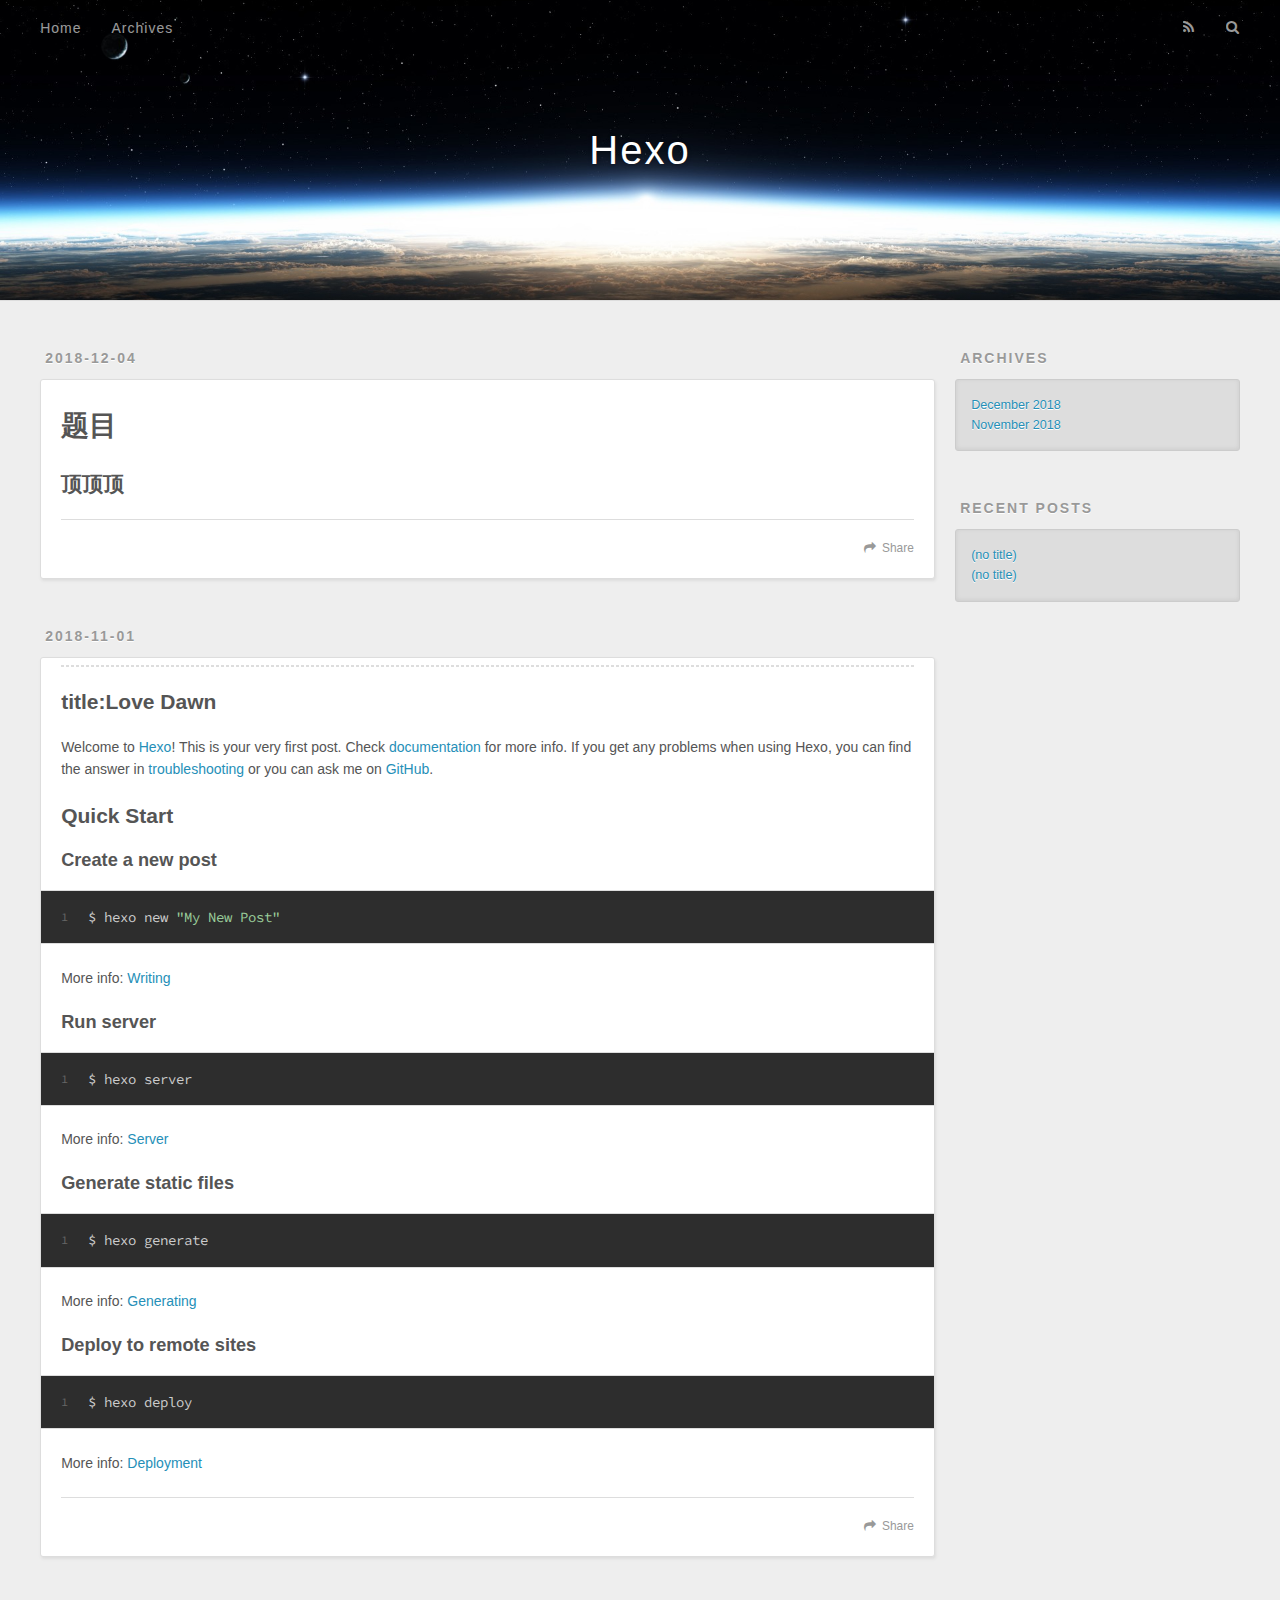
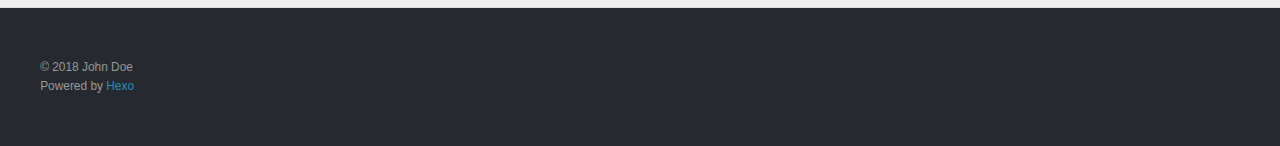
==== index.html @ f362952d "Site updated: 2018-12-04 21:09:01" ====
<!DOCTYPE html>
<html>
<head><meta name="generator" content="Hexo 3.8.0">
  <meta charset="utf-8">
  

  
  <title>Hexo</title>
  <meta name="viewport" content="width=device-width, initial-scale=1, maximum-scale=1">
  <meta property="og:type" content="website">
<meta property="og:title" content="Hexo">
<meta property="og:url" content="http://yoursite.com/index.html">
<meta property="og:site_name" content="Hexo">
<meta property="og:locale" content="default">
<meta name="twitter:card" content="summary">
<meta name="twitter:title" content="Hexo">
  
    <link rel="alternate" href="/atom.xml" title="Hexo" type="application/atom+xml">
  
  
    <link rel="icon" href="/favicon.png">
  
  
    <link href="//fonts.googleapis.com/css?family=Source+Code+Pro" rel="stylesheet" type="text/css">
  
  <link rel="stylesheet" href="/css/style.css">
</head>
</html>
<body>
  <div id="container">
    <div id="wrap">
      <header id="header">
  <div id="banner"></div>
  <div id="header-outer" class="outer">
    <div id="header-title" class="inner">
      <h1 id="logo-wrap">
        <a href="/" id="logo">Hexo</a>
      </h1>
      
    </div>
    <div id="header-inner" class="inner">
      <nav id="main-nav">
        <a id="main-nav-toggle" class="nav-icon"></a>
        
          <a class="main-nav-link" href="/">Home</a>
        
          <a class="main-nav-link" href="/archives">Archives</a>
        
      </nav>
      <nav id="sub-nav">
        
          <a id="nav-rss-link" class="nav-icon" href="/atom.xml" title="RSS Feed"></a>
        
        <a id="nav-search-btn" class="nav-icon" title="Search"></a>
      </nav>
      <div id="search-form-wrap">
        <form action="//google.com/search" method="get" accept-charset="UTF-8" class="search-form"><input type="search" name="q" class="search-form-input" placeholder="Search"><button type="submit" class="search-form-submit">&#xF002;</button><input type="hidden" name="sitesearch" value="http://yoursite.com"></form>
      </div>
    </div>
  </div>
</header>
      <div class="outer">
        <section id="main">
  
    <article id="post-1204" class="article article-type-post" itemscope="" itemprop="blogPost">
  <div class="article-meta">
    <a href="/2018/12/04/1204/" class="article-date">
  <time datetime="2018-12-04T13:06:40.186Z" itemprop="datePublished">2018-12-04</time>
</a>
    
  </div>
  <div class="article-inner">
    
    
    <div class="article-entry" itemprop="articleBody">
      
        <h1 id="题目"><a href="#题目" class="headerlink" title="题目"></a>题目</h1><h2 id="顶顶顶"><a href="#顶顶顶" class="headerlink" title="顶顶顶"></a>顶顶顶</h2>
      
    </div>
    <footer class="article-footer">
      <a data-url="http://yoursite.com/2018/12/04/1204/" data-id="cjp9rf9y30000a4utstel45ou" class="article-share-link">Share</a>
      
      
    </footer>
  </div>
  
</article>


  
    <article id="post-hello-world" class="article article-type-post" itemscope="" itemprop="blogPost">
  <div class="article-meta">
    <a href="/2018/11/01/hello-world/" class="article-date">
  <time datetime="2018-11-01T14:56:50.844Z" itemprop="datePublished">2018-11-01</time>
</a>
    
  </div>
  <div class="article-inner">
    
    
    <div class="article-entry" itemprop="articleBody">
      
        <hr>
<h2 id="title-Love-Dawn"><a href="#title-Love-Dawn" class="headerlink" title="title:Love Dawn"></a>title:Love Dawn</h2><p>Welcome to <a href="https://hexo.io/" target="_blank" rel="noopener">Hexo</a>! This is your very first post. Check <a href="https://hexo.io/docs/" target="_blank" rel="noopener">documentation</a> for more info. If you get any problems when using Hexo, you can find the answer in <a href="https://hexo.io/docs/troubleshooting.html" target="_blank" rel="noopener">troubleshooting</a> or you can ask me on <a href="https://github.com/hexojs/hexo/issues" target="_blank" rel="noopener">GitHub</a>.</p>
<h2 id="Quick-Start"><a href="#Quick-Start" class="headerlink" title="Quick Start"></a>Quick Start</h2><h3 id="Create-a-new-post"><a href="#Create-a-new-post" class="headerlink" title="Create a new post"></a>Create a new post</h3><figure class="highlight bash"><table><tr><td class="gutter"><pre><span class="line">1</span><br></pre></td><td class="code"><pre><span class="line">$ hexo new <span class="string">"My New Post"</span></span><br></pre></td></tr></table></figure>
<p>More info: <a href="https://hexo.io/docs/writing.html" target="_blank" rel="noopener">Writing</a></p>
<h3 id="Run-server"><a href="#Run-server" class="headerlink" title="Run server"></a>Run server</h3><figure class="highlight bash"><table><tr><td class="gutter"><pre><span class="line">1</span><br></pre></td><td class="code"><pre><span class="line">$ hexo server</span><br></pre></td></tr></table></figure>
<p>More info: <a href="https://hexo.io/docs/server.html" target="_blank" rel="noopener">Server</a></p>
<h3 id="Generate-static-files"><a href="#Generate-static-files" class="headerlink" title="Generate static files"></a>Generate static files</h3><figure class="highlight bash"><table><tr><td class="gutter"><pre><span class="line">1</span><br></pre></td><td class="code"><pre><span class="line">$ hexo generate</span><br></pre></td></tr></table></figure>
<p>More info: <a href="https://hexo.io/docs/generating.html" target="_blank" rel="noopener">Generating</a></p>
<h3 id="Deploy-to-remote-sites"><a href="#Deploy-to-remote-sites" class="headerlink" title="Deploy to remote sites"></a>Deploy to remote sites</h3><figure class="highlight bash"><table><tr><td class="gutter"><pre><span class="line">1</span><br></pre></td><td class="code"><pre><span class="line">$ hexo deploy</span><br></pre></td></tr></table></figure>
<p>More info: <a href="https://hexo.io/docs/deployment.html" target="_blank" rel="noopener">Deployment</a></p>

      
    </div>
    <footer class="article-footer">
      <a data-url="http://yoursite.com/2018/11/01/hello-world/" data-id="cjp9rf9y90001a4uttjf6xek5" class="article-share-link">Share</a>
      
      
    </footer>
  </div>
  
</article>


  


</section>
        
          <aside id="sidebar">
  
    

  
    

  
    
  
    
  <div class="widget-wrap">
    <h3 class="widget-title">Archives</h3>
    <div class="widget">
      <ul class="archive-list"><li class="archive-list-item"><a class="archive-list-link" href="/archives/2018/12/">December 2018</a></li><li class="archive-list-item"><a class="archive-list-link" href="/archives/2018/11/">November 2018</a></li></ul>
    </div>
  </div>


  
    
  <div class="widget-wrap">
    <h3 class="widget-title">Recent Posts</h3>
    <div class="widget">
      <ul>
        
          <li>
            <a href="/2018/12/04/1204/">(no title)</a>
          </li>
        
          <li>
            <a href="/2018/11/01/hello-world/">(no title)</a>
          </li>
        
      </ul>
    </div>
  </div>

  
</aside>
        
      </div>
      <footer id="footer">
  
  <div class="outer">
    <div id="footer-info" class="inner">
      &copy; 2018 John Doe<br>
      Powered by <a href="http://hexo.io/" target="_blank">Hexo</a>
    </div>
  </div>
</footer>
    </div>
    <nav id="mobile-nav">
  
    <a href="/" class="mobile-nav-link">Home</a>
  
    <a href="/archives" class="mobile-nav-link">Archives</a>
  
</nav>
    

<script src="//ajax.googleapis.com/ajax/libs/jquery/2.0.3/jquery.min.js"></script>


  <link rel="stylesheet" href="/fancybox/jquery.fancybox.css">
  <script src="/fancybox/jquery.fancybox.pack.js"></script>


<script src="/js/script.js"></script>



  </div>
</body>
</html>
---- css/style.css ----
body {
  width: 100%;
}
body:before,
body:after {
  content: "";
  display: table;
}
body:after {
  clear: both;
}
html,
body,
div,
span,
applet,
object,
iframe,
h1,
h2,
h3,
h4,
h5,
h6,
p,
blockquote,
pre,
a,
abbr,
acronym,
address,
big,
cite,
code,
del,
dfn,
em,
img,
ins,
kbd,
q,
s,
samp,
small,
strike,
strong,
sub,
sup,
tt,
var,
dl,
dt,
dd,
ol,
ul,
li,
fieldset,
form,
label,
legend,
table,
caption,
tbody,
tfoot,
thead,
tr,
th,
td {
  margin: 0;
  padding: 0;
  border: 0;
  outline: 0;
  font-weight: inherit;
  font-style: inherit;
  font-family: inherit;
  font-size: 100%;
  vertical-align: baseline;
}
body {
  line-height: 1;
  color: #000;
  background: #fff;
}
ol,
ul {
  list-style: none;
}
table {
  border-collapse: separate;
  border-spacing: 0;
  vertical-align: middle;
}
caption,
th,
td {
  text-align: left;
  font-weight: normal;
  vertical-align: middle;
}
a img {
  border: none;
}
input,
button {
  margin: 0;
  padding: 0;
}
input::-moz-focus-inner,
button::-moz-focus-inner {
  border: 0;
  padding: 0;
}
@font-face {
  font-family: FontAwesome;
  font-style: normal;
  font-weight: normal;
  src: url("fonts/fontawesome-webfont.eot?v=#4.0.3");
  src: url("fonts/fontawesome-webfont.eot?#iefix&v=#4.0.3") format("embedded-opentype"), url("fonts/fontawesome-webfont.woff?v=#4.0.3") format("woff"), url("fonts/fontawesome-webfont.ttf?v=#4.0.3") format("truetype"), url("fonts/fontawesome-webfont.svg#fontawesomeregular?v=#4.0.3") format("svg");
}
html,
body,
#container {
  height: 100%;
}
body {
  background: #eee;
  font: 14px -apple-system, BlinkMacSystemFont, "Segoe UI", "Roboto", "Oxygen", "Ubuntu", "Cantarell", "Fira Sans", "Droid Sans", "Helvetica Neue", sans-serif;
  -webkit-text-size-adjust: 100%;
}
.outer {
  max-width: 1220px;
  margin: 0 auto;
  padding: 0 20px;
}
.outer:before,
.outer:after {
  content: "";
  display: table;
}
.outer:after {
  clear: both;
}
.inner {
  display: inline;
  float: left;
  width: 98.33333333333333%;
  margin: 0 0.833333333333333%;
}
.left,
.alignleft {
  float: left;
}
.right,
.alignright {
  float: right;
}
.clear {
  clear: both;
}
#container {
  position: relative;
}
.mobile-nav-on {
  overflow: hidden;
}
#wrap {
  height: 100%;
  width: 100%;
  position: absolute;
  top: 0;
  left: 0;
  -webkit-transition: 0.2s ease-out;
  -moz-transition: 0.2s ease-out;
  -ms-transition: 0.2s ease-out;
  transition: 0.2s ease-out;
  z-index: 1;
  background: #eee;
}
.mobile-nav-on #wrap {
  left: 280px;
}
@media screen and (min-width: 768px) {
  #main {
    display: inline;
    float: left;
    width: 73.33333333333333%;
    margin: 0 0.833333333333333%;
  }
}
.article-date,
.article-category-link,
.archive-year,
.widget-title {
  text-decoration: none;
  text-transform: uppercase;
  letter-spacing: 2px;
  color: #999;
  margin-bottom: 1em;
  margin-left: 5px;
  line-height: 1em;
  text-shadow: 0 1px #fff;
  font-weight: bold;
}
.article-inner,
.archive-article-inner {
  background: #fff;
  -webkit-box-shadow: 1px 2px 3px #ddd;
  box-shadow: 1px 2px 3px #ddd;
  border: 1px solid #ddd;
  border-radius: 3px;
}
.article-entry h1,
.widget h1 {
  font-size: 2em;
}
.article-entry h2,
.widget h2 {
  font-size: 1.5em;
}
.article-entry h3,
.widget h3 {
  font-size: 1.3em;
}
.article-entry h4,
.widget h4 {
  font-size: 1.2em;
}
.article-entry h5,
.widget h5 {
  font-size: 1em;
}
.article-entry h6,
.widget h6 {
  font-size: 1em;
  color: #999;
}
.article-entry hr,
.widget hr {
  border: 1px dashed #ddd;
}
.article-entry strong,
.widget strong {
  font-weight: bold;
}
.article-entry em,
.widget em,
.article-entry cite,
.widget cite {
  font-style: italic;
}
.article-entry sup,
.widget sup,
.article-entry sub,
.widget sub {
  font-size: 0.75em;
  line-height: 0;
  position: relative;
  vertical-align: baseline;
}
.article-entry sup,
.widget sup {
  top: -0.5em;
}
.article-entry sub,
.widget sub {
  bottom: -0.2em;
}
.article-entry small,
.widget small {
  font-size: 0.85em;
}
.article-entry acronym,
.widget acronym,
.article-entry abbr,
.widget abbr {
  border-bottom: 1px dotted;
}
.article-entry ul,
.widget ul,
.article-entry ol,
.widget ol,
.article-entry dl,
.widget dl {
  margin: 0 20px;
  line-height: 1.6em;
}
.article-entry ul ul,
.widget ul ul,
.article-entry ol ul,
.widget ol ul,
.article-entry ul ol,
.widget ul ol,
.article-entry ol ol,
.widget ol ol {
  margin-top: 0;
  margin-bottom: 0;
}
.article-entry ul,
.widget ul {
  list-style: disc;
}
.article-entry ol,
.widget ol {
  list-style: decimal;
}
.article-entry dt,
.widget dt {
  font-weight: bold;
}
#header {
  height: 300px;
  position: relative;
  border-bottom: 1px solid #ddd;
}
#header:before,
#header:after {
  content: "";
  position: absolute;
  left: 0;
  right: 0;
  height: 40px;
}
#header:before {
  top: 0;
  background: -webkit-linear-gradient(rgba(0,0,0,0.2), transparent);
  background: -moz-linear-gradient(rgba(0,0,0,0.2), transparent);
  background: -ms-linear-gradient(rgba(0,0,0,0.2), transparent);
  background: linear-gradient(rgba(0,0,0,0.2), transparent);
}
#header:after {
  bottom: 0;
  background: -webkit-linear-gradient(transparent, rgba(0,0,0,0.2));
  background: -moz-linear-gradient(transparent, rgba(0,0,0,0.2));
  background: -ms-linear-gradient(transparent, rgba(0,0,0,0.2));
  background: linear-gradient(transparent, rgba(0,0,0,0.2));
}
#header-outer {
  height: 100%;
  position: relative;
}
#header-inner {
  position: relative;
  overflow: hidden;
}
#banner {
  position: absolute;
  top: 0;
  left: 0;
  width: 100%;
  height: 100%;
  background: url("images/banner.jpg") center #000;
  -webkit-background-size: cover;
  -moz-background-size: cover;
  background-size: cover;
  z-index: -1;
}
#header-title {
  text-align: center;
  height: 40px;
  position: absolute;
  top: 50%;
  left: 0;
  margin-top: -20px;
}
#logo,
#subtitle {
  text-decoration: none;
  color: #fff;
  font-weight: 300;
  text-shadow: 0 1px 4px rgba(0,0,0,0.3);
}
#logo {
  font-size: 40px;
  line-height: 40px;
  letter-spacing: 2px;
}
#subtitle {
  font-size: 16px;
  line-height: 16px;
  letter-spacing: 1px;
}
#subtitle-wrap {
  margin-top: 16px;
}
#main-nav {
  float: left;
  margin-left: -15px;
}
.nav-icon,
.main-nav-link {
  float: left;
  color: #fff;
  opacity: 0.6;
  text-decoration: none;
  text-shadow: 0 1px rgba(0,0,0,0.2);
  -webkit-transition: opacity 0.2s;
  -moz-transition: opacity 0.2s;
  -ms-transition: opacity 0.2s;
  transition: opacity 0.2s;
  display: block;
  padding: 20px 15px;
}
.nav-icon:hover,
.main-nav-link:hover {
  opacity: 1;
}
.nav-icon {
  font-family: FontAwesome;
  text-align: center;
  font-size: 14px;
  width: 14px;
  height: 14px;
  padding: 20px 15px;
  position: relative;
  cursor: pointer;
}
.main-nav-link {
  font-weight: 300;
  letter-spacing: 1px;
}
@media screen and (max-width: 479px) {
  .main-nav-link {
    display: none;
  }
}
#main-nav-toggle {
  display: none;
}
#main-nav-toggle:before {
  content: "\f0c9";
}
@media screen and (max-width: 479px) {
  #main-nav-toggle {
    display: block;
  }
}
#sub-nav {
  float: right;
  margin-right: -15px;
}
#nav-rss-link:before {
  content: "\f09e";
}
#nav-search-btn:before {
  content: "\f002";
}
#search-form-wrap {
  position: absolute;
  top: 15px;
  width: 150px;
  height: 30px;
  right: -150px;
  opacity: 0;
  -webkit-transition: 0.2s ease-out;
  -moz-transition: 0.2s ease-out;
  -ms-transition: 0.2s ease-out;
  transition: 0.2s ease-out;
}
#search-form-wrap.on {
  opacity: 1;
  right: 0;
}
@media screen and (max-width: 479px) {
  #search-form-wrap {
    width: 100%;
    right: -100%;
  }
}
.search-form {
  position: absolute;
  top: 0;
  left: 0;
  right: 0;
  background: #fff;
  padding: 5px 15px;
  border-radius: 15px;
  -webkit-box-shadow: 0 0 10px rgba(0,0,0,0.3);
  box-shadow: 0 0 10px rgba(0,0,0,0.3);
}
.search-form-input {
  border: none;
  background: none;
  color: #555;
  width: 100%;
  font: 13px -apple-system, BlinkMacSystemFont, "Segoe UI", "Roboto", "Oxygen", "Ubuntu", "Cantarell", "Fira Sans", "Droid Sans", "Helvetica Neue", sans-serif;
  outline: none;
}
.search-form-input::-webkit-search-results-decoration,
.search-form-input::-webkit-search-cancel-button {
  -webkit-appearance: none;
}
.search-form-submit {
  position: absolute;
  top: 50%;
  right: 10px;
  margin-top: -7px;
  font: 13px FontAwesome;
  border: none;
  background: none;
  color: #bbb;
  cursor: pointer;
}
.search-form-submit:hover,
.search-form-submit:focus {
  color: #777;
}
.article {
  margin: 50px 0;
}
.article-inner {
  overflow: hidden;
}
.article-meta:before,
.article-meta:after {
  content: "";
  display: table;
}
.article-meta:after {
  clear: both;
}
.article-date {
  float: left;
}
.article-category {
  float: left;
  line-height: 1em;
  color: #ccc;
  text-shadow: 0 1px #fff;
  margin-left: 8px;
}
.article-category:before {
  content: "\2022";
}
.article-category-link {
  margin: 0 12px 1em;
}
.article-header {
  padding: 20px 20px 0;
}
.article-title {
  text-decoration: none;
  font-size: 2em;
  font-weight: bold;
  color: #555;
  line-height: 1.1em;
  -webkit-transition: color 0.2s;
  -moz-transition: color 0.2s;
  -ms-transition: color 0.2s;
  transition: color 0.2s;
}
a.article-title:hover {
  color: #258fb8;
}
.article-entry {
  color: #555;
  padding: 0 20px;
}
.article-entry:before,
.article-entry:after {
  content: "";
  display: table;
}
.article-entry:after {
  clear: both;
}
.article-entry p,
.article-entry table {
  line-height: 1.6em;
  margin: 1.6em 0;
}
.article-entry h1,
.article-entry h2,
.article-entry h3,
.article-entry h4,
.article-entry h5,
.article-entry h6 {
  font-weight: bold;
}
.article-entry h1,
.article-entry h2,
.article-entry h3,
.article-entry h4,
.article-entry h5,
.article-entry h6 {
  line-height: 1.1em;
  margin: 1.1em 0;
}
.article-entry a {
  color: #258fb8;
  text-decoration: none;
}
.article-entry a:hover {
  text-decoration: underline;
}
.article-entry ul,
.article-entry ol,
.article-entry dl {
  margin-top: 1.6em;
  margin-bottom: 1.6em;
}
.article-entry img,
.article-entry video {
  max-width: 100%;
  height: auto;
  display: block;
  margin: auto;
}
.article-entry iframe {
  border: none;
}
.article-entry table {
  width: 100%;
  border-collapse: collapse;
  border-spacing: 0;
}
.article-entry th {
  font-weight: bold;
  border-bottom: 3px solid #ddd;
  padding-bottom: 0.5em;
}
.article-entry td {
  border-bottom: 1px solid #ddd;
  padding: 10px 0;
}
.article-entry blockquote {
  font-family: Georgia, "Times New Roman", serif;
  font-size: 1.4em;
  margin: 1.6em 20px;
  text-align: center;
}
.article-entry blockquote footer {
  font-size: 14px;
  margin: 1.6em 0;
  font-family: -apple-system, BlinkMacSystemFont, "Segoe UI", "Roboto", "Oxygen", "Ubuntu", "Cantarell", "Fira Sans", "Droid Sans", "Helvetica Neue", sans-serif;
}
.article-entry blockquote footer cite:before {
  content: "—";
  padding: 0 0.5em;
}
.article-entry .pullquote {
  text-align: left;
  width: 45%;
  margin: 0;
}
.article-entry .pullquote.left {
  margin-left: 0.5em;
  margin-right: 1em;
}
.article-entry .pullquote.right {
  margin-right: 0.5em;
  margin-left: 1em;
}
.article-entry .caption {
  color: #999;
  display: block;
  font-size: 0.9em;
  margin-top: 0.5em;
  position: relative;
  text-align: center;
}
.article-entry .video-container {
  position: relative;
  padding-top: 56.25%;
  height: 0;
  overflow: hidden;
}
.article-entry .video-container iframe,
.article-entry .video-container object,
.article-entry .video-container embed {
  position: absolute;
  top: 0;
  left: 0;
  width: 100%;
  height: 100%;
  margin-top: 0;
}
.article-more-link a {
  display: inline-block;
  line-height: 1em;
  padding: 6px 15px;
  border-radius: 15px;
  background: #eee;
  color: #999;
  text-shadow: 0 1px #fff;
  text-decoration: none;
}
.article-more-link a:hover {
  background: #258fb8;
  color: #fff;
  text-decoration: none;
  text-shadow: 0 1px #1e7293;
}
.article-footer {
  font-size: 0.85em;
  line-height: 1.6em;
  border-top: 1px solid #ddd;
  padding-top: 1.6em;
  margin: 0 20px 20px;
}
.article-footer:before,
.article-footer:after {
  content: "";
  display: table;
}
.article-footer:after {
  clear: both;
}
.article-footer a {
  color: #999;
  text-decoration: none;
}
.article-footer a:hover {
  color: #555;
}
.article-tag-list-item {
  float: left;
  margin-right: 10px;
}
.article-tag-list-link:before {
  content: "#";
}
.article-comment-link {
  float: right;
}
.article-comment-link:before {
  content: "\f075";
  font-family: FontAwesome;
  padding-right: 8px;
}
.article-share-link {
  cursor: pointer;
  float: right;
  margin-left: 20px;
}
.article-share-link:before {
  content: "\f064";
  font-family: FontAwesome;
  padding-right: 6px;
}
#article-nav {
  position: relative;
}
#article-nav:before,
#article-nav:after {
  content: "";
  display: table;
}
#article-nav:after {
  clear: both;
}
@media screen and (min-width: 768px) {
  #article-nav {
    margin: 50px 0;
  }
  #article-nav:before {
    width: 8px;
    height: 8px;
    position: absolute;
    top: 50%;
    left: 50%;
    margin-top: -4px;
    margin-left: -4px;
    content: "";
    border-radius: 50%;
    background: #ddd;
    -webkit-box-shadow: 0 1px 2px #fff;
    box-shadow: 0 1px 2px #fff;
  }
}
.article-nav-link-wrap {
  text-decoration: none;
  text-shadow: 0 1px #fff;
  color: #999;
  -webkit-box-sizing: border-box;
  -moz-box-sizing: border-box;
  box-sizing: border-box;
  margin-top: 50px;
  text-align: center;
  display: block;
}
.article-nav-link-wrap:hover {
  color: #555;
}
@media screen and (min-width: 768px) {
  .article-nav-link-wrap {
    width: 50%;
    margin-top: 0;
  }
}
@media screen and (min-width: 768px) {
  #article-nav-newer {
    float: left;
    text-align: right;
    padding-right: 20px;
  }
}
@media screen and (min-width: 768px) {
  #article-nav-older {
    float: right;
    text-align: left;
    padding-left: 20px;
  }
}
.article-nav-caption {
  text-transform: uppercase;
  letter-spacing: 2px;
  color: #ddd;
  line-height: 1em;
  font-weight: bold;
}
#article-nav-newer .article-nav-caption {
  margin-right: -2px;
}
.article-nav-title {
  font-size: 0.85em;
  line-height: 1.6em;
  margin-top: 0.5em;
}
.article-share-box {
  position: absolute;
  display: none;
  background: #fff;
  -webkit-box-shadow: 1px 2px 10px rgba(0,0,0,0.2);
  box-shadow: 1px 2px 10px rgba(0,0,0,0.2);
  border-radius: 3px;
  margin-left: -145px;
  overflow: hidden;
  z-index: 1;
}
.article-share-box.on {
  display: block;
}
.article-share-input {
  width: 100%;
  background: none;
  -webkit-box-sizing: border-box;
  -moz-box-sizing: border-box;
  box-sizing: border-box;
  font: 14px -apple-system, BlinkMacSystemFont, "Segoe UI", "Roboto", "Oxygen", "Ubuntu", "Cantarell", "Fira Sans", "Droid Sans", "Helvetica Neue", sans-serif;
  padding: 0 15px;
  color: #555;
  outline: none;
  border: 1px solid #ddd;
  border-radius: 3px 3px 0 0;
  height: 36px;
  line-height: 36px;
}
.article-share-links {
  background: #eee;
}
.article-share-links:before,
.article-share-links:after {
  content: "";
  display: table;
}
.article-share-links:after {
  clear: both;
}
.article-share-twitter,
.article-share-facebook,
.article-share-pinterest,
.article-share-google {
  width: 50px;
  height: 36px;
  display: block;
  float: left;
  position: relative;
  color: #999;
  text-shadow: 0 1px #fff;
}
.article-share-twitter:before,
.article-share-facebook:before,
.article-share-pinterest:before,
.article-share-google:before {
  font-size: 20px;
  font-family: FontAwesome;
  width: 20px;
  height: 20px;
  position: absolute;
  top: 50%;
  left: 50%;
  margin-top: -10px;
  margin-left: -10px;
  text-align: center;
}
.article-share-twitter:hover,
.article-share-facebook:hover,
.article-share-pinterest:hover,
.article-share-google:hover {
  color: #fff;
}
.article-share-twitter:before {
  content: "\f099";
}
.article-share-twitter:hover {
  background: #00aced;
  text-shadow: 0 1px #008abe;
}
.article-share-facebook:before {
  content: "\f09a";
}
.article-share-facebook:hover {
  background: #3b5998;
  text-shadow: 0 1px #2f477a;
}
.article-share-pinterest:before {
  content: "\f0d2";
}
.article-share-pinterest:hover {
  background: #cb2027;
  text-shadow: 0 1px #a21a1f;
}
.article-share-google:before {
  content: "\f0d5";
}
.article-share-google:hover {
  background: #dd4b39;
  text-shadow: 0 1px #be3221;
}
.article-gallery {
  background: #000;
  position: relative;
}
.article-gallery-photos {
  position: relative;
  overflow: hidden;
}
.article-gallery-img {
  display: none;
  max-width: 100%;
}
.article-gallery-img:first-child {
  display: block;
}
.article-gallery-img.loaded {
  position: absolute;
  display: block;
}
.article-gallery-img img {
  display: block;
  max-width: 100%;
  margin: 0 auto;
}
#comments {
  background: #fff;
  -webkit-box-shadow: 1px 2px 3px #ddd;
  box-shadow: 1px 2px 3px #ddd;
  padding: 20px;
  border: 1px solid #ddd;
  border-radius: 3px;
  margin: 50px 0;
}
#comments a {
  color: #258fb8;
}
.archives-wrap {
  margin: 50px 0;
}
.archives:before,
.archives:after {
  content: "";
  display: table;
}
.archives:after {
  clear: both;
}
.archive-year-wrap {
  margin-bottom: 1em;
}
.archives {
  -webkit-column-gap: 10px;
  -moz-column-gap: 10px;
  column-gap: 10px;
}
@media screen and (min-width: 480px) and (max-width: 767px) {
  .archives {
    -webkit-column-count: 2;
    -moz-column-count: 2;
    column-count: 2;
  }
}
@media screen and (min-width: 768px) {
  .archives {
    -webkit-column-count: 3;
    -moz-column-count: 3;
    column-count: 3;
  }
}
.archive-article {
  -webkit-column-break-inside: avoid;
  page-break-inside: avoid;
  overflow: hidden;
  break-inside: avoid-column;
}
.archive-article-inner {
  padding: 10px;
  margin-bottom: 15px;
}
.archive-article-title {
  text-decoration: none;
  font-weight: bold;
  color: #555;
  -webkit-transition: color 0.2s;
  -moz-transition: color 0.2s;
  -ms-transition: color 0.2s;
  transition: color 0.2s;
  line-height: 1.6em;
}
.archive-article-title:hover {
  color: #258fb8;
}
.archive-article-footer {
  margin-top: 1em;
}
.archive-article-date {
  color: #999;
  text-decoration: none;
  font-size: 0.85em;
  line-height: 1em;
  margin-bottom: 0.5em;
  display: block;
}
#page-nav {
  margin: 50px auto;
  background: #fff;
  -webkit-box-shadow: 1px 2px 3px #ddd;
  box-shadow: 1px 2px 3px #ddd;
  border: 1px solid #ddd;
  border-radius: 3px;
  text-align: center;
  color: #999;
  overflow: hidden;
}
#page-nav:before,
#page-nav:after {
  content: "";
  display: table;
}
#page-nav:after {
  clear: both;
}
#page-nav a,
#page-nav span {
  padding: 10px 20px;
  line-height: 1;
  height: 2ex;
}
#page-nav a {
  color: #999;
  text-decoration: none;
}
#page-nav a:hover {
  background: #999;
  color: #fff;
}
#page-nav .prev {
  float: left;
}
#page-nav .next {
  float: right;
}
#page-nav .page-number {
  display: inline-block;
}
@media screen and (max-width: 479px) {
  #page-nav .page-number {
    display: none;
  }
}
#page-nav .current {
  color: #555;
  font-weight: bold;
}
#page-nav .space {
  color: #ddd;
}
#footer {
  background: #262a30;
  padding: 50px 0;
  border-top: 1px solid #ddd;
  color: #999;
}
#footer a {
  color: #258fb8;
  text-decoration: none;
}
#footer a:hover {
  text-decoration: underline;
}
#footer-info {
  line-height: 1.6em;
  font-size: 0.85em;
}
.article-entry pre,
.article-entry .highlight {
  background: #2d2d2d;
  margin: 0 -20px;
  padding: 15px 20px;
  border-style: solid;
  border-color: #ddd;
  border-width: 1px 0;
  overflow: auto;
  color: #ccc;
  line-height: 22.400000000000002px;
}
.article-entry .highlight .gutter pre,
.article-entry .gist .gist-file .gist-data .line-numbers {
  color: #666;
  font-size: 0.85em;
}
.article-entry pre,
.article-entry code {
  font-family: "Source Code Pro", Consolas, Monaco, Menlo, Consolas, monospace;
}
.article-entry code {
  background: #eee;
  text-shadow: 0 1px #fff;
  padding: 0 0.3em;
}
.article-entry pre code {
  background: none;
  text-shadow: none;
  padding: 0;
}
.article-entry .highlight pre {
  border: none;
  margin: 0;
  padding: 0;
}
.article-entry .highlight table {
  margin: 0;
  width: auto;
}
.article-entry .highlight td {
  border: none;
  padding: 0;
}
.article-entry .highlight figcaption {
  font-size: 0.85em;
  color: #999;
  line-height: 1em;
  margin-bottom: 1em;
}
.article-entry .highlight figcaption:before,
.article-entry .highlight figcaption:after {
  content: "";
  display: table;
}
.article-entry .highlight figcaption:after {
  clear: both;
}
.article-entry .highlight figcaption a {
  float: right;
}
.article-entry .highlight .gutter pre {
  text-align: right;
  padding-right: 20px;
}
.article-entry .highlight .line {
  height: 22.400000000000002px;
}
.article-entry .highlight .line.marked {
  background: #515151;
}
.article-entry .gist {
  margin: 0 -20px;
  border-style: solid;
  border-color: #ddd;
  border-width: 1px 0;
  background: #2d2d2d;
  padding: 15px 20px 15px 0;
}
.article-entry .gist .gist-file {
  border: none;
  font-family: "Source Code Pro", Consolas, Monaco, Menlo, Consolas, monospace;
  margin: 0;
}
.article-entry .gist .gist-file .gist-data {
  background: none;
  border: none;
}
.article-entry .gist .gist-file .gist-data .line-numbers {
  background: none;
  border: none;
  padding: 0 20px 0 0;
}
.article-entry .gist .gist-file .gist-data .line-data {
  padding: 0 !important;
}
.article-entry .gist .gist-file .highlight {
  margin: 0;
  padding: 0;
  border: none;
}
.article-entry .gist .gist-file .gist-meta {
  background: #2d2d2d;
  color: #999;
  font: 0.85em -apple-system, BlinkMacSystemFont, "Segoe UI", "Roboto", "Oxygen", "Ubuntu", "Cantarell", "Fira Sans", "Droid Sans", "Helvetica Neue", sans-serif;
  text-shadow: 0 0;
  padding: 0;
  margin-top: 1em;
  margin-left: 20px;
}
.article-entry .gist .gist-file .gist-meta a {
  color: #258fb8;
  font-weight: normal;
}
.article-entry .gist .gist-file .gist-meta a:hover {
  text-decoration: underline;
}
pre .comment,
pre .title {
  color: #999;
}
pre .variable,
pre .attribute,
pre .tag,
pre .regexp,
pre .ruby .constant,
pre .xml .tag .title,
pre .xml .pi,
pre .xml .doctype,
pre .html .doctype,
pre .css .id,
pre .css .class,
pre .css .pseudo {
  color: #f2777a;
}
pre .number,
pre .preprocessor,
pre .built_in,
pre .literal,
pre .params,
pre .constant {
  color: #f99157;
}
pre .class,
pre .ruby .class .title,
pre .css .rules .attribute {
  color: #9c9;
}
pre .string,
pre .value,
pre .inheritance,
pre .header,
pre .ruby .symbol,
pre .xml .cdata {
  color: #9c9;
}
pre .css .hexcolor {
  color: #6cc;
}
pre .function,
pre .python .decorator,
pre .python .title,
pre .ruby .function .title,
pre .ruby .title .keyword,
pre .perl .sub,
pre .javascript .title,
pre .coffeescript .title {
  color: #69c;
}
pre .keyword,
pre .javascript .function {
  color: #c9c;
}
@media screen and (max-width: 479px) {
  #mobile-nav {
    position: absolute;
    top: 0;
    left: 0;
    width: 280px;
    height: 100%;
    background: #191919;
    border-right: 1px solid #fff;
  }
}
@media screen and (max-width: 479px) {
  .mobile-nav-link {
    display: block;
    color: #999;
    text-decoration: none;
    padding: 15px 20px;
    font-weight: bold;
  }
  .mobile-nav-link:hover {
    color: #fff;
  }
}
@media screen and (min-width: 768px) {
  #sidebar {
    display: inline;
    float: left;
    width: 23.333333333333332%;
    margin: 0 0.833333333333333%;
  }
}
.widget-wrap {
  margin: 50px 0;
}
.widget {
  color: #777;
  text-shadow: 0 1px #fff;
  background: #ddd;
  -webkit-box-shadow: 0 -1px 4px #ccc inset;
  box-shadow: 0 -1px 4px #ccc inset;
  border: 1px solid #ccc;
  padding: 15px;
  border-radius: 3px;
}
.widget a {
  color: #258fb8;
  text-decoration: none;
}
.widget a:hover {
  text-decoration: underline;
}
.widget ul ul,
.widget ol ul,
.widget dl ul,
.widget ul ol,
.widget ol ol,
.widget dl ol,
.widget ul dl,
.widget ol dl,
.widget dl dl {
  margin-left: 15px;
  list-style: disc;
}
.widget {
  line-height: 1.6em;
  word-wrap: break-word;
  font-size: 0.9em;
}
.widget ul,
.widget ol {
  list-style: none;
  margin: 0;
}
.widget ul ul,
.widget ol ul,
.widget ul ol,
.widget ol ol {
  margin: 0 20px;
}
.widget ul ul,
.widget ol ul {
  list-style: disc;
}
.widget ul ol,
.widget ol ol {
  list-style: decimal;
}
.category-list-count,
.tag-list-count,
.archive-list-count {
  padding-left: 5px;
  color: #999;
  font-size: 0.85em;
}
.category-list-count:before,
.tag-list-count:before,
.archive-list-count:before {
  content: "(";
}
.category-list-count:after,
.tag-list-count:after,
.archive-list-count:after {
  content: ")";
}
.tagcloud a {
  margin-right: 5px;
  display: inline-block;
}
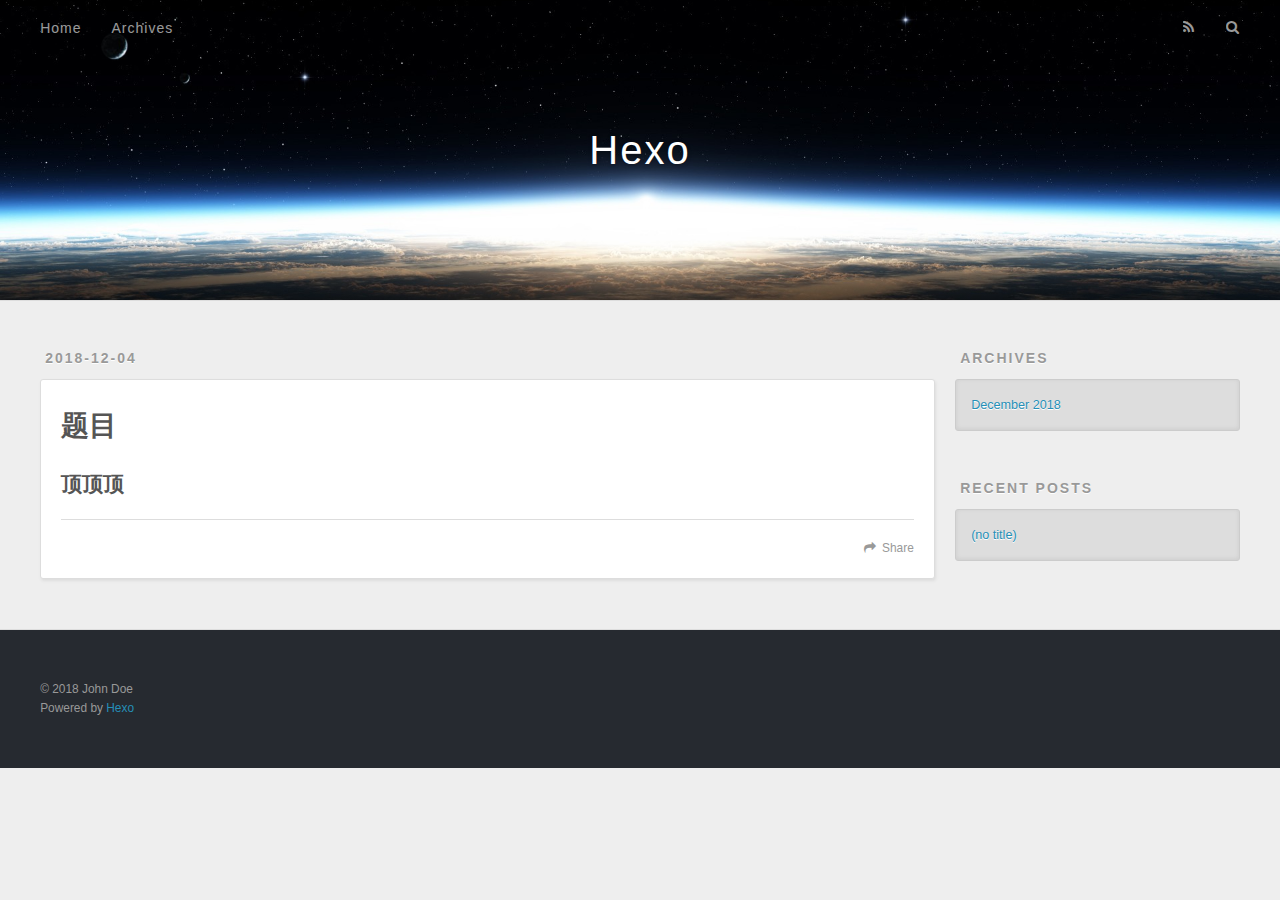
==== commit 54a4e98a: "Site updated: 2018-12-04 21:10:42" ====
--- a/index.html
+++ b/index.html
@@ -78,43 +78,7 @@
       
     </div>
     <footer class="article-footer">
-      <a data-url="http://yoursite.com/2018/12/04/1204/" data-id="cjp9rf9y30000a4utstel45ou" class="article-share-link">Share</a>
-      
-      
-    </footer>
-  </div>
-  
-</article>
-
-
-  
-    <article id="post-hello-world" class="article article-type-post" itemscope="" itemprop="blogPost">
-  <div class="article-meta">
-    <a href="/2018/11/01/hello-world/" class="article-date">
-  <time datetime="2018-11-01T14:56:50.844Z" itemprop="datePublished">2018-11-01</time>
-</a>
-    
-  </div>
-  <div class="article-inner">
-    
-    
-    <div class="article-entry" itemprop="articleBody">
-      
-        <hr>
-<h2 id="title-Love-Dawn"><a href="#title-Love-Dawn" class="headerlink" title="title:Love Dawn"></a>title:Love Dawn</h2><p>Welcome to <a href="https://hexo.io/" target="_blank" rel="noopener">Hexo</a>! This is your very first post. Check <a href="https://hexo.io/docs/" target="_blank" rel="noopener">documentation</a> for more info. If you get any problems when using Hexo, you can find the answer in <a href="https://hexo.io/docs/troubleshooting.html" target="_blank" rel="noopener">troubleshooting</a> or you can ask me on <a href="https://github.com/hexojs/hexo/issues" target="_blank" rel="noopener">GitHub</a>.</p>
-<h2 id="Quick-Start"><a href="#Quick-Start" class="headerlink" title="Quick Start"></a>Quick Start</h2><h3 id="Create-a-new-post"><a href="#Create-a-new-post" class="headerlink" title="Create a new post"></a>Create a new post</h3><figure class="highlight bash"><table><tr><td class="gutter"><pre><span class="line">1</span><br></pre></td><td class="code"><pre><span class="line">$ hexo new <span class="string">"My New Post"</span></span><br></pre></td></tr></table></figure>
-<p>More info: <a href="https://hexo.io/docs/writing.html" target="_blank" rel="noopener">Writing</a></p>
-<h3 id="Run-server"><a href="#Run-server" class="headerlink" title="Run server"></a>Run server</h3><figure class="highlight bash"><table><tr><td class="gutter"><pre><span class="line">1</span><br></pre></td><td class="code"><pre><span class="line">$ hexo server</span><br></pre></td></tr></table></figure>
-<p>More info: <a href="https://hexo.io/docs/server.html" target="_blank" rel="noopener">Server</a></p>
-<h3 id="Generate-static-files"><a href="#Generate-static-files" class="headerlink" title="Generate static files"></a>Generate static files</h3><figure class="highlight bash"><table><tr><td class="gutter"><pre><span class="line">1</span><br></pre></td><td class="code"><pre><span class="line">$ hexo generate</span><br></pre></td></tr></table></figure>
-<p>More info: <a href="https://hexo.io/docs/generating.html" target="_blank" rel="noopener">Generating</a></p>
-<h3 id="Deploy-to-remote-sites"><a href="#Deploy-to-remote-sites" class="headerlink" title="Deploy to remote sites"></a>Deploy to remote sites</h3><figure class="highlight bash"><table><tr><td class="gutter"><pre><span class="line">1</span><br></pre></td><td class="code"><pre><span class="line">$ hexo deploy</span><br></pre></td></tr></table></figure>
-<p>More info: <a href="https://hexo.io/docs/deployment.html" target="_blank" rel="noopener">Deployment</a></p>
-
-      
-    </div>
-    <footer class="article-footer">
-      <a data-url="http://yoursite.com/2018/11/01/hello-world/" data-id="cjp9rf9y90001a4uttjf6xek5" class="article-share-link">Share</a>
+      <a data-url="http://yoursite.com/2018/12/04/1204/" data-id="cjp9rhleh0000dout9a6das24" class="article-share-link">Share</a>
       
       
     </footer>
@@ -142,7 +106,7 @@
   <div class="widget-wrap">
     <h3 class="widget-title">Archives</h3>
     <div class="widget">
-      <ul class="archive-list"><li class="archive-list-item"><a class="archive-list-link" href="/archives/2018/12/">December 2018</a></li><li class="archive-list-item"><a class="archive-list-link" href="/archives/2018/11/">November 2018</a></li></ul>
+      <ul class="archive-list"><li class="archive-list-item"><a class="archive-list-link" href="/archives/2018/12/">December 2018</a></li></ul>
     </div>
   </div>
 
@@ -156,10 +120,6 @@
         
           <li>
             <a href="/2018/12/04/1204/">(no title)</a>
-          </li>
-        
-          <li>
-            <a href="/2018/11/01/hello-world/">(no title)</a>
           </li>
         
       </ul>
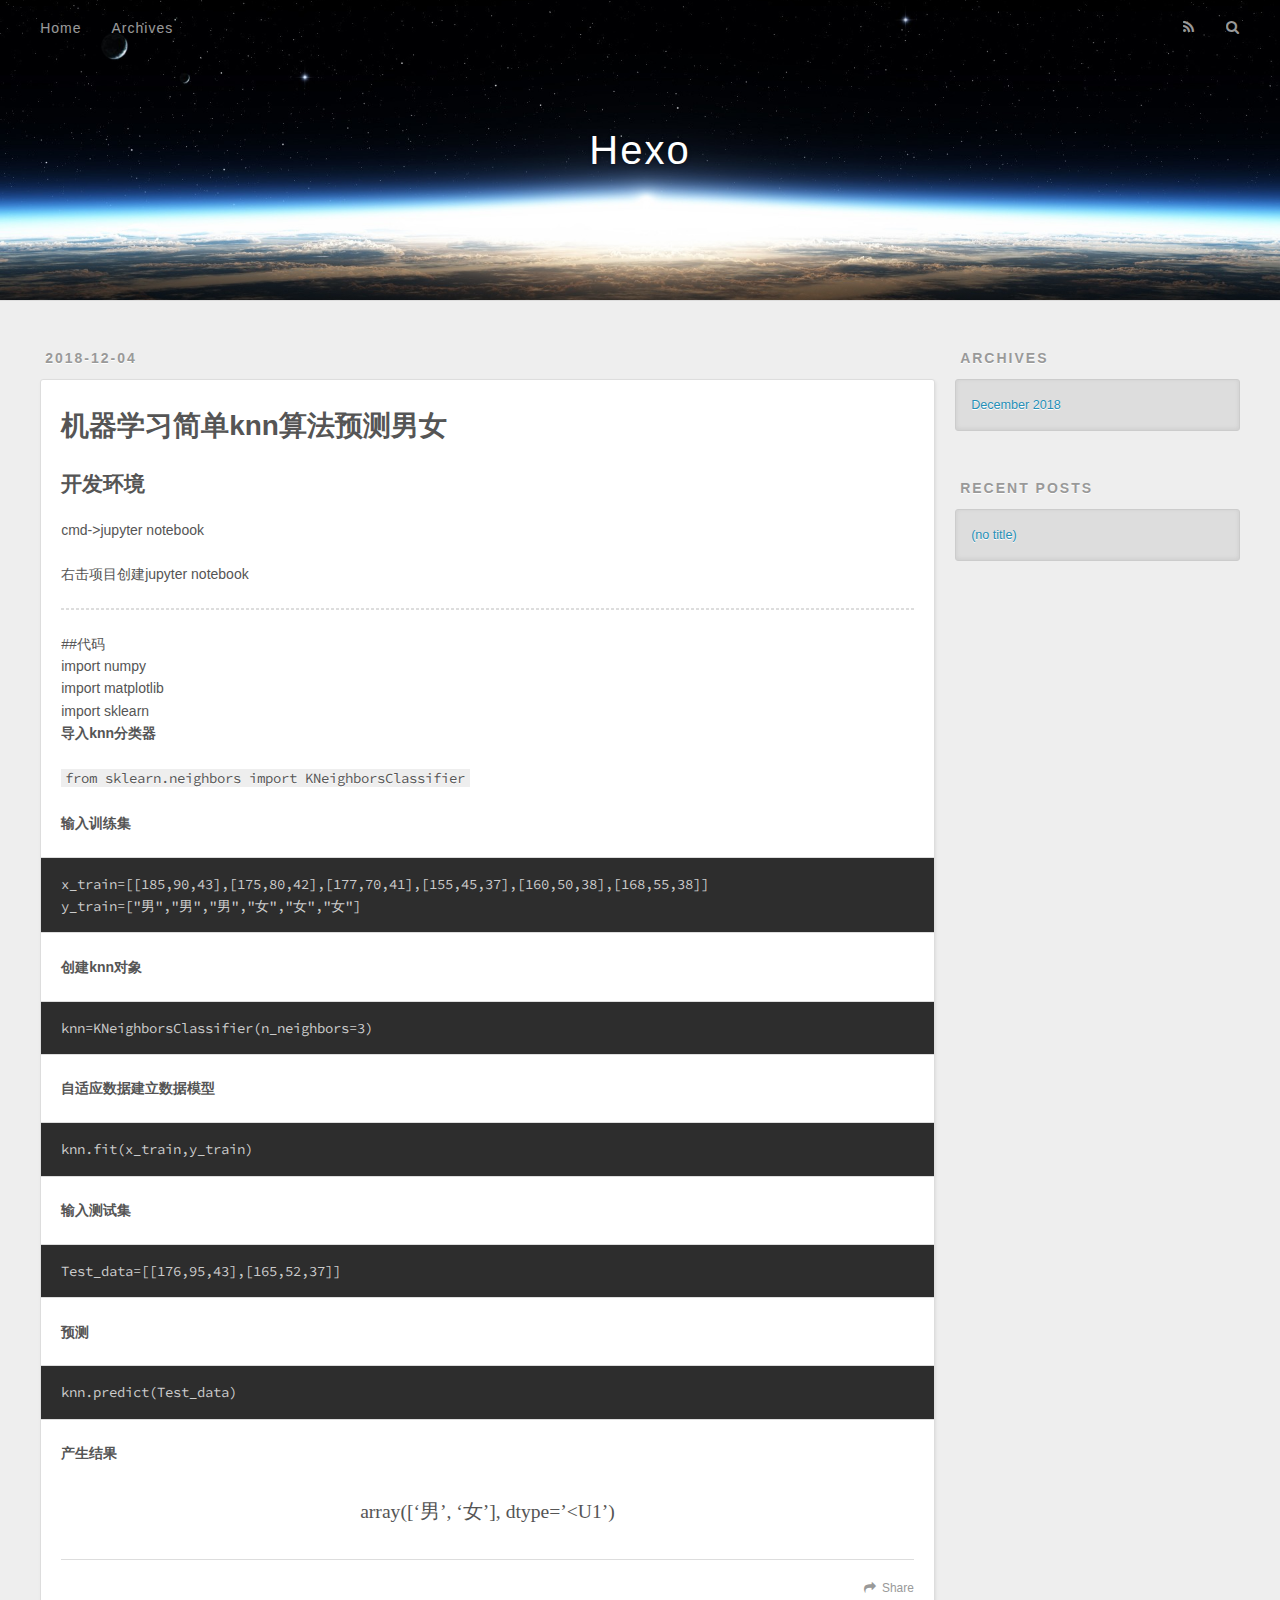
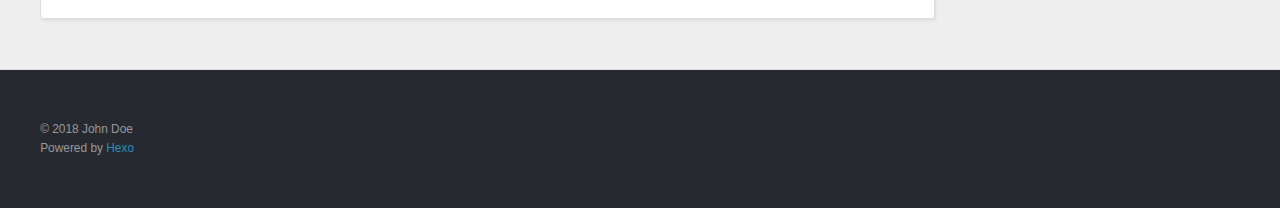
==== commit 2a5b7e18: "Site updated: 2018-12-05 09:37:13" ====
--- a/index.html
+++ b/index.html
@@ -74,11 +74,31 @@
     
     <div class="article-entry" itemprop="articleBody">
       
-        <h1 id="题目"><a href="#题目" class="headerlink" title="题目"></a>题目</h1><h2 id="顶顶顶"><a href="#顶顶顶" class="headerlink" title="顶顶顶"></a>顶顶顶</h2>
+        <h1 id="机器学习简单knn算法预测男女"><a href="#机器学习简单knn算法预测男女" class="headerlink" title="机器学习简单knn算法预测男女"></a>机器学习简单knn算法预测男女</h1><h2 id="开发环境"><a href="#开发环境" class="headerlink" title="开发环境"></a>开发环境</h2><p>cmd-&gt;jupyter notebook</p>
+<p>右击项目创建jupyter notebook</p>
+<hr>
+<p>##代码<br>    import numpy<br>    import matplotlib<br>    import sklearn<br><strong>导入knn分类器</strong></p>
+<p><code>from sklearn.neighbors import KNeighborsClassifier</code></p>
+<p><strong>输入训练集</strong></p>
+<pre><code>x_train=[[185,90,43],[175,80,42],[177,70,41],[155,45,37],[160,50,38],[168,55,38]]
+y_train=[&quot;男&quot;,&quot;男&quot;,&quot;男&quot;,&quot;女&quot;,&quot;女&quot;,&quot;女&quot;]
+</code></pre><p><strong>创建knn对象</strong></p>
+<pre><code>knn=KNeighborsClassifier(n_neighbors=3)
+</code></pre><p><strong>自适应数据建立数据模型</strong></p>
+<pre><code>knn.fit(x_train,y_train)
+</code></pre><p><strong>输入测试集</strong></p>
+<pre><code>Test_data=[[176,95,43],[165,52,37]]
+</code></pre><p><strong>预测</strong></p>
+<pre><code>knn.predict(Test_data)
+</code></pre><p><strong>产生结果</strong></p>
+<blockquote>
+<p>array([‘男’, ‘女’], dtype=’&lt;U1’)</p>
+</blockquote>
+
       
     </div>
     <footer class="article-footer">
-      <a data-url="http://yoursite.com/2018/12/04/1204/" data-id="cjp9rhleh0000dout9a6das24" class="article-share-link">Share</a>
+      <a data-url="http://yoursite.com/2018/12/04/1204/" data-id="cjpai5l2v0000bcuttbpr0g04" class="article-share-link">Share</a>
       
       
     </footer>
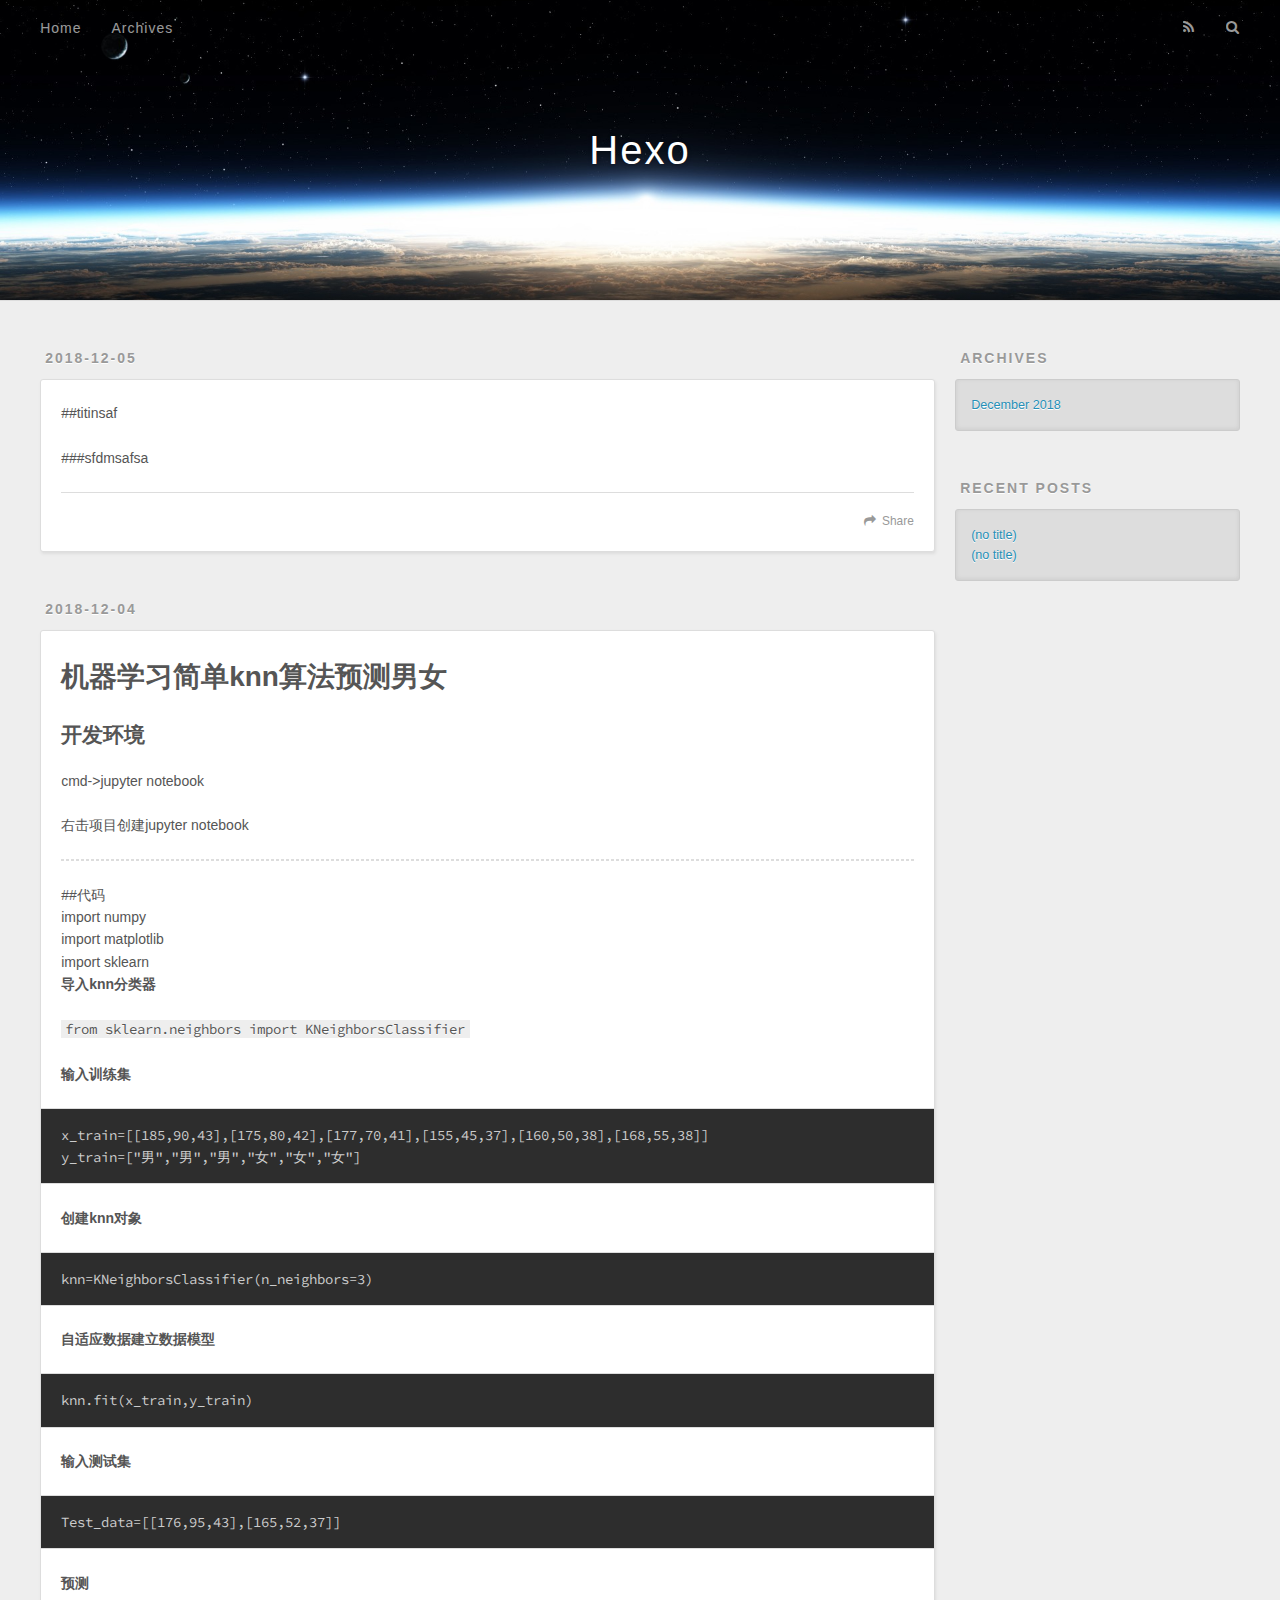
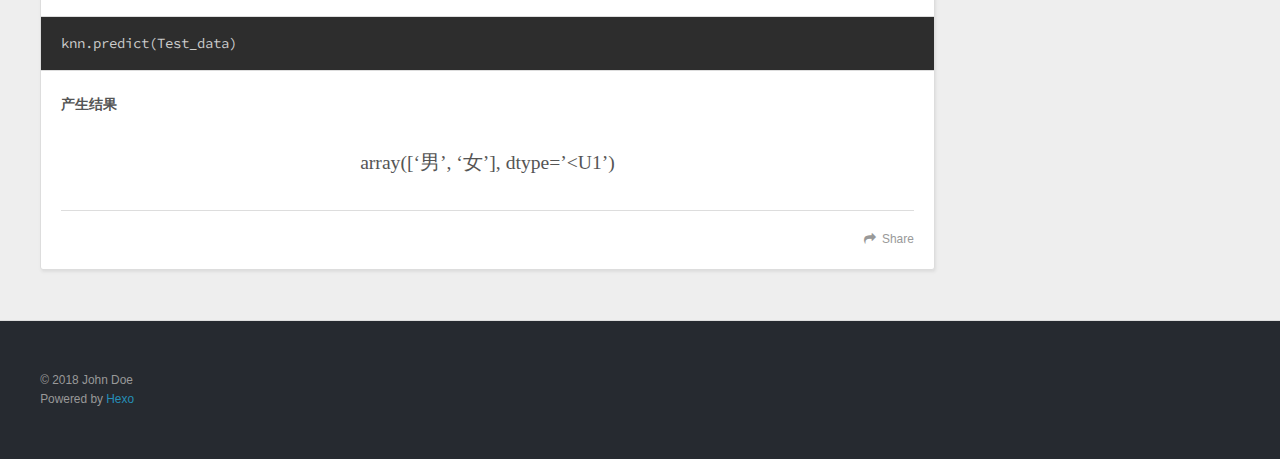
==== commit c4f72470: "Site updated: 2018-12-05 09:39:45" ====
--- a/index.html
+++ b/index.html
@@ -62,9 +62,37 @@
       <div class="outer">
         <section id="main">
   
-    <article id="post-1204" class="article article-type-post" itemscope="" itemprop="blogPost">
+    <article id="post-tree" class="article article-type-post" itemscope="" itemprop="blogPost">
   <div class="article-meta">
-    <a href="/2018/12/04/1204/" class="article-date">
+    <a href="/2018/12/05/tree/" class="article-date">
+  <time datetime="2018-12-05T01:38:24.652Z" itemprop="datePublished">2018-12-05</time>
+</a>
+    
+  </div>
+  <div class="article-inner">
+    
+    
+    <div class="article-entry" itemprop="articleBody">
+      
+        <p>##titinsaf</p>
+<p>###sfdmsafsa</p>
+
+      
+    </div>
+    <footer class="article-footer">
+      <a data-url="http://yoursite.com/2018/12/05/tree/" data-id="cjpai8v8u0001agutckhg74gf" class="article-share-link">Share</a>
+      
+      
+    </footer>
+  </div>
+  
+</article>
+
+
+  
+    <article id="post-knn" class="article article-type-post" itemscope="" itemprop="blogPost">
+  <div class="article-meta">
+    <a href="/2018/12/04/knn/" class="article-date">
   <time datetime="2018-12-04T13:06:40.186Z" itemprop="datePublished">2018-12-04</time>
 </a>
     
@@ -98,7 +126,7 @@
       
     </div>
     <footer class="article-footer">
-      <a data-url="http://yoursite.com/2018/12/04/1204/" data-id="cjpai5l2v0000bcuttbpr0g04" class="article-share-link">Share</a>
+      <a data-url="http://yoursite.com/2018/12/04/knn/" data-id="cjpai8v8o0000agutzrtg3gn8" class="article-share-link">Share</a>
       
       
     </footer>
@@ -139,7 +167,11 @@
       <ul>
         
           <li>
-            <a href="/2018/12/04/1204/">(no title)</a>
+            <a href="/2018/12/05/tree/">(no title)</a>
+          </li>
+        
+          <li>
+            <a href="/2018/12/04/knn/">(no title)</a>
           </li>
         
       </ul>
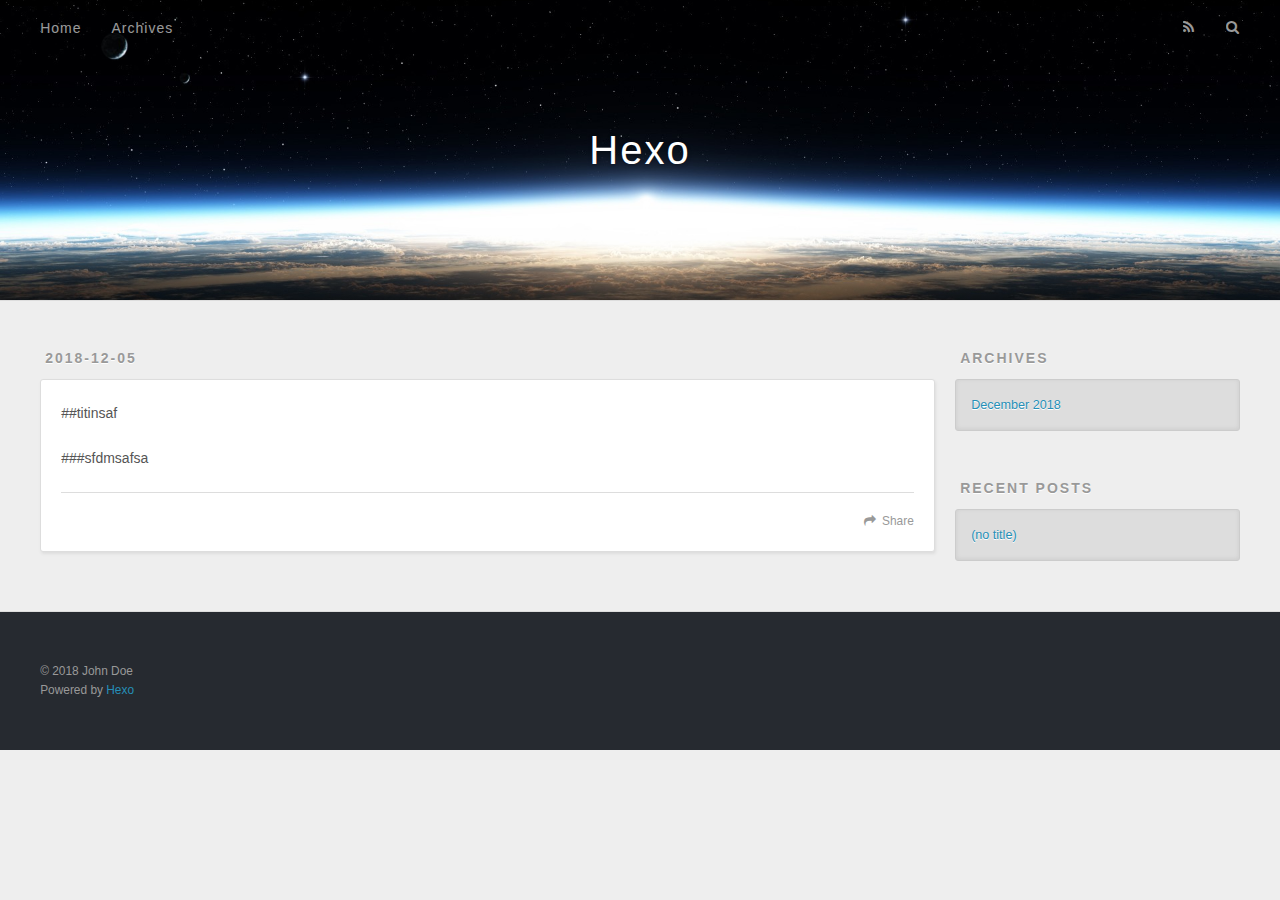
==== commit 4ede695d: "Site updated: 2018-12-05 09:49:37" ====
--- a/index.html
+++ b/index.html
@@ -80,53 +80,7 @@
       
     </div>
     <footer class="article-footer">
-      <a data-url="http://yoursite.com/2018/12/05/tree/" data-id="cjpai8v8u0001agutckhg74gf" class="article-share-link">Share</a>
-      
-      
-    </footer>
-  </div>
-  
-</article>
-
-
-  
-    <article id="post-knn" class="article article-type-post" itemscope="" itemprop="blogPost">
-  <div class="article-meta">
-    <a href="/2018/12/04/knn/" class="article-date">
-  <time datetime="2018-12-04T13:06:40.186Z" itemprop="datePublished">2018-12-04</time>
-</a>
-    
-  </div>
-  <div class="article-inner">
-    
-    
-    <div class="article-entry" itemprop="articleBody">
-      
-        <h1 id="机器学习简单knn算法预测男女"><a href="#机器学习简单knn算法预测男女" class="headerlink" title="机器学习简单knn算法预测男女"></a>机器学习简单knn算法预测男女</h1><h2 id="开发环境"><a href="#开发环境" class="headerlink" title="开发环境"></a>开发环境</h2><p>cmd-&gt;jupyter notebook</p>
-<p>右击项目创建jupyter notebook</p>
-<hr>
-<p>##代码<br>    import numpy<br>    import matplotlib<br>    import sklearn<br><strong>导入knn分类器</strong></p>
-<p><code>from sklearn.neighbors import KNeighborsClassifier</code></p>
-<p><strong>输入训练集</strong></p>
-<pre><code>x_train=[[185,90,43],[175,80,42],[177,70,41],[155,45,37],[160,50,38],[168,55,38]]
-y_train=[&quot;男&quot;,&quot;男&quot;,&quot;男&quot;,&quot;女&quot;,&quot;女&quot;,&quot;女&quot;]
-</code></pre><p><strong>创建knn对象</strong></p>
-<pre><code>knn=KNeighborsClassifier(n_neighbors=3)
-</code></pre><p><strong>自适应数据建立数据模型</strong></p>
-<pre><code>knn.fit(x_train,y_train)
-</code></pre><p><strong>输入测试集</strong></p>
-<pre><code>Test_data=[[176,95,43],[165,52,37]]
-</code></pre><p><strong>预测</strong></p>
-<pre><code>knn.predict(Test_data)
-</code></pre><p><strong>产生结果</strong></p>
-<blockquote>
-<p>array([‘男’, ‘女’], dtype=’&lt;U1’)</p>
-</blockquote>
-
-      
-    </div>
-    <footer class="article-footer">
-      <a data-url="http://yoursite.com/2018/12/04/knn/" data-id="cjpai8v8o0000agutzrtg3gn8" class="article-share-link">Share</a>
+      <a data-url="http://yoursite.com/2018/12/05/tree/" data-id="cjpailk2s000054ut7mwo52gl" class="article-share-link">Share</a>
       
       
     </footer>
@@ -170,10 +124,6 @@
             <a href="/2018/12/05/tree/">(no title)</a>
           </li>
         
-          <li>
-            <a href="/2018/12/04/knn/">(no title)</a>
-          </li>
-        
       </ul>
     </div>
   </div>
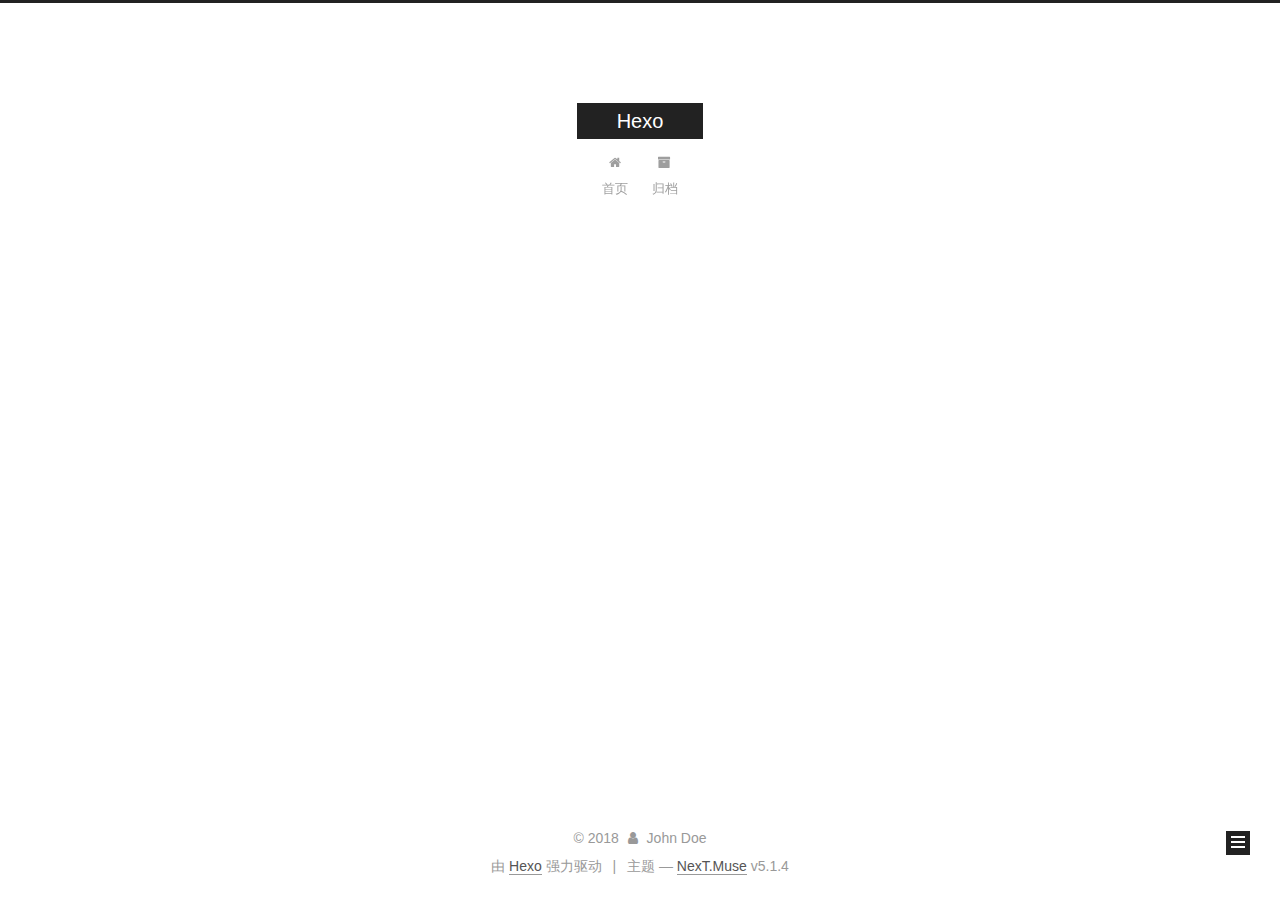
==== commit d2ebe377: "Site updated: 2018-12-05 11:15:14" ====
--- a/index.html
+++ b/index.html
@@ -1,167 +1,612 @@
 <!DOCTYPE html>
-<html>
+
+
+
+  
+
+
+<html class="theme-next muse use-motion" lang="zh-Hans">
 <head><meta name="generator" content="Hexo 3.8.0">
-  <meta charset="utf-8">
-  
-
-  
-  <title>Hexo</title>
-  <meta name="viewport" content="width=device-width, initial-scale=1, maximum-scale=1">
-  <meta property="og:type" content="website">
+  <meta charset="UTF-8">
+<meta http-equiv="X-UA-Compatible" content="IE=edge">
+<meta name="viewport" content="width=device-width, initial-scale=1, maximum-scale=1">
+<meta name="theme-color" content="#222">
+
+
+
+
+
+
+
+
+
+<meta http-equiv="Cache-Control" content="no-transform">
+<meta http-equiv="Cache-Control" content="no-siteapp">
+
+
+
+
+
+
+
+
+
+
+
+
+
+
+
+
+  
+  
+  <link href="/lib/fancybox/source/jquery.fancybox.css?v=2.1.5" rel="stylesheet" type="text/css">
+
+
+
+
+
+
+
+<link href="/lib/font-awesome/css/font-awesome.min.css?v=4.6.2" rel="stylesheet" type="text/css">
+
+<link href="/css/main.css?v=5.1.4" rel="stylesheet" type="text/css">
+
+
+  <link rel="apple-touch-icon" sizes="180x180" href="/images/apple-touch-icon-next.png?v=5.1.4">
+
+
+  <link rel="icon" type="image/png" sizes="32x32" href="/images/favicon-32x32-next.png?v=5.1.4">
+
+
+  <link rel="icon" type="image/png" sizes="16x16" href="/images/favicon-16x16-next.png?v=5.1.4">
+
+
+  <link rel="mask-icon" href="/images/logo.svg?v=5.1.4" color="#222">
+
+
+
+
+
+  <meta name="keywords" content="Hexo, NexT">
+
+
+
+
+
+
+
+
+
+
+<meta property="og:type" content="website">
 <meta property="og:title" content="Hexo">
 <meta property="og:url" content="http://yoursite.com/index.html">
 <meta property="og:site_name" content="Hexo">
-<meta property="og:locale" content="default">
+<meta property="og:locale" content="zh-Hans">
 <meta name="twitter:card" content="summary">
 <meta name="twitter:title" content="Hexo">
-  
-    <link rel="alternate" href="/atom.xml" title="Hexo" type="application/atom+xml">
-  
-  
-    <link rel="icon" href="/favicon.png">
-  
-  
-    <link href="//fonts.googleapis.com/css?family=Source+Code+Pro" rel="stylesheet" type="text/css">
-  
-  <link rel="stylesheet" href="/css/style.css">
+
+
+
+<script type="text/javascript" id="hexo.configurations">
+  var NexT = window.NexT || {};
+  var CONFIG = {
+    root: '/',
+    scheme: 'Muse',
+    version: '5.1.4',
+    sidebar: {"position":"left","display":"post","offset":12,"b2t":false,"scrollpercent":false,"onmobile":false},
+    fancybox: true,
+    tabs: true,
+    motion: {"enable":true,"async":false,"transition":{"post_block":"fadeIn","post_header":"slideDownIn","post_body":"slideDownIn","coll_header":"slideLeftIn","sidebar":"slideUpIn"}},
+    duoshuo: {
+      userId: '0',
+      author: '博主'
+    },
+    algolia: {
+      applicationID: '',
+      apiKey: '',
+      indexName: '',
+      hits: {"per_page":10},
+      labels: {"input_placeholder":"Search for Posts","hits_empty":"We didn't find any results for the search: ${query}","hits_stats":"${hits} results found in ${time} ms"}
+    }
+  };
+</script>
+
+
+
+  <link rel="canonical" href="http://yoursite.com/">
+
+
+
+
+
+  <title>Hexo</title>
+  
+
+
+
+
+
+
+
+
 </head>
-</html>
-<body>
-  <div id="container">
-    <div id="wrap">
-      <header id="header">
-  <div id="banner"></div>
-  <div id="header-outer" class="outer">
-    <div id="header-title" class="inner">
-      <h1 id="logo-wrap">
-        <a href="/" id="logo">Hexo</a>
-      </h1>
-      
+
+<body itemscope="" itemtype="http://schema.org/WebPage" lang="zh-Hans">
+
+  
+  
+    
+  
+
+  <div class="container sidebar-position-left 
+  page-home">
+    <div class="headband"></div>
+
+    <header id="header" class="header" itemscope="" itemtype="http://schema.org/WPHeader">
+      <div class="header-inner"><div class="site-brand-wrapper">
+  <div class="site-meta ">
+    
+
+    <div class="custom-logo-site-title">
+      <a href="/" class="brand" rel="start">
+        <span class="logo-line-before"><i></i></span>
+        <span class="site-title">Hexo</span>
+        <span class="logo-line-after"><i></i></span>
+      </a>
     </div>
-    <div id="header-inner" class="inner">
-      <nav id="main-nav">
-        <a id="main-nav-toggle" class="nav-icon"></a>
-        
-          <a class="main-nav-link" href="/">Home</a>
-        
-          <a class="main-nav-link" href="/archives">Archives</a>
-        
-      </nav>
-      <nav id="sub-nav">
-        
-          <a id="nav-rss-link" class="nav-icon" href="/atom.xml" title="RSS Feed"></a>
-        
-        <a id="nav-search-btn" class="nav-icon" title="Search"></a>
-      </nav>
-      <div id="search-form-wrap">
-        <form action="//google.com/search" method="get" accept-charset="UTF-8" class="search-form"><input type="search" name="q" class="search-form-input" placeholder="Search"><button type="submit" class="search-form-submit">&#xF002;</button><input type="hidden" name="sitesearch" value="http://yoursite.com"></form>
-      </div>
+      
+        <p class="site-subtitle"></p>
+      
+  </div>
+
+  <div class="site-nav-toggle">
+    <button>
+      <span class="btn-bar"></span>
+      <span class="btn-bar"></span>
+      <span class="btn-bar"></span>
+    </button>
+  </div>
+</div>
+
+<nav class="site-nav">
+  
+
+  
+    <ul id="menu" class="menu">
+      
+        
+        <li class="menu-item menu-item-home">
+          <a href="/" rel="section">
+            
+              <i class="menu-item-icon fa fa-fw fa-home"></i> <br>
+            
+            首页
+          </a>
+        </li>
+      
+        
+        <li class="menu-item menu-item-archives">
+          <a href="/archives/" rel="section">
+            
+              <i class="menu-item-icon fa fa-fw fa-archive"></i> <br>
+            
+            归档
+          </a>
+        </li>
+      
+
+      
+    </ul>
+  
+
+  
+</nav>
+
+
+
+ </div>
+    </header>
+
+    <main id="main" class="main">
+      <div class="main-inner">
+        <div class="content-wrap">
+          <div id="content" class="content">
+            
+  <section id="posts" class="posts-expand">
+    
+      
+
+  
+
+  
+  
+  
+
+  <article class="post post-type-normal" itemscope="" itemtype="http://schema.org/Article">
+  
+  
+  
+  <div class="post-block">
+    <link itemprop="mainEntityOfPage" href="http://yoursite.com/2018/12/05/knn/">
+
+    <span hidden itemprop="author" itemscope="" itemtype="http://schema.org/Person">
+      <meta itemprop="name" content="John Doe">
+      <meta itemprop="description" content="">
+      <meta itemprop="image" content="/images/avatar.gif">
+    </span>
+
+    <span hidden itemprop="publisher" itemscope="" itemtype="http://schema.org/Organization">
+      <meta itemprop="name" content="Hexo">
+    </span>
+
+    
+      <header class="post-header">
+
+        
+        
+          <h1 class="post-title" itemprop="name headline">
+                
+                <a class="post-title-link" href="/2018/12/05/knn/" itemprop="url">未命名</a></h1>
+        
+
+        <div class="post-meta">
+          <span class="post-time">
+            
+              <span class="post-meta-item-icon">
+                <i class="fa fa-calendar-o"></i>
+              </span>
+              
+                <span class="post-meta-item-text">发表于</span>
+              
+              <time title="创建于" itemprop="dateCreated datePublished" datetime="2018-12-05T09:55:52+08:00">
+                2018-12-05
+              </time>
+            
+
+            
+
+            
+          </span>
+
+          
+
+          
+            
+          
+
+          
+          
+
+          
+
+          
+
+          
+
+        </div>
+      </header>
+    
+
+    
+    
+    
+    <div class="post-body" itemprop="articleBody">
+
+      
+      
+
+      
+        
+          <h1 id="机器学习简单knn算法预测男女"><a href="#机器学习简单knn算法预测男女" class="headerlink" title="机器学习简单knn算法预测男女"></a>机器学习简单knn算法预测男女</h1><h2 id="使用sklearn的knn分类器对男女生的身高体重鞋码训练，对性别进行预测"><a href="#使用sklearn的knn分类器对男女生的身高体重鞋码训练，对性别进行预测" class="headerlink" title="使用sklearn的knn分类器对男女生的身高体重鞋码训练，对性别进行预测."></a>使用sklearn的knn分类器对男女生的身高体重鞋码训练，对性别进行预测.
+          <!--noindex-->
+          <div class="post-button text-center">
+            <a class="btn" href="/2018/12/05/knn/#more" rel="contents">
+              阅读全文 &raquo;
+            </a>
+          </div>
+          <!--/noindex-->
+        
+      
+    </h2></div>
+    
+    
+    
+
+    
+
+    
+
+    
+
+    <footer class="post-footer">
+      
+
+      
+
+      
+
+      
+      
+        <div class="post-eof"></div>
+      
+    </footer>
+  </div>
+  
+  
+  
+  </article>
+
+
+    
+  </section>
+
+  
+
+
+          </div>
+          
+
+
+          
+
+        </div>
+        
+          
+  
+  <div class="sidebar-toggle">
+    <div class="sidebar-toggle-line-wrap">
+      <span class="sidebar-toggle-line sidebar-toggle-line-first"></span>
+      <span class="sidebar-toggle-line sidebar-toggle-line-middle"></span>
+      <span class="sidebar-toggle-line sidebar-toggle-line-last"></span>
     </div>
   </div>
-</header>
-      <div class="outer">
-        <section id="main">
-  
-    <article id="post-tree" class="article article-type-post" itemscope="" itemprop="blogPost">
-  <div class="article-meta">
-    <a href="/2018/12/05/tree/" class="article-date">
-  <time datetime="2018-12-05T01:38:24.652Z" itemprop="datePublished">2018-12-05</time>
-</a>
-    
+
+  <aside id="sidebar" class="sidebar">
+    
+    <div class="sidebar-inner">
+
+      
+
+      
+
+      <section class="site-overview-wrap sidebar-panel sidebar-panel-active">
+        <div class="site-overview">
+          <div class="site-author motion-element" itemprop="author" itemscope="" itemtype="http://schema.org/Person">
+            
+              <p class="site-author-name" itemprop="name">John Doe</p>
+              <p class="site-description motion-element" itemprop="description"></p>
+          </div>
+
+          <nav class="site-state motion-element">
+
+            
+              <div class="site-state-item site-state-posts">
+              
+                <a href="/archives/">
+              
+                  <span class="site-state-item-count">1</span>
+                  <span class="site-state-item-name">日志</span>
+                </a>
+              </div>
+            
+
+            
+
+            
+
+          </nav>
+
+          
+
+          
+
+          
+          
+
+          
+          
+
+          
+
+        </div>
+      </section>
+
+      
+
+      
+
+    </div>
+  </aside>
+
+
+        
+      </div>
+    </main>
+
+    <footer id="footer" class="footer">
+      <div class="footer-inner">
+        <div class="copyright">&copy; <span itemprop="copyrightYear">2018</span>
+  <span class="with-love">
+    <i class="fa fa-user"></i>
+  </span>
+  <span class="author" itemprop="copyrightHolder">John Doe</span>
+
+  
+</div>
+
+
+  <div class="powered-by">由 <a class="theme-link" target="_blank" href="https://hexo.io">Hexo</a> 强力驱动</div>
+
+
+
+  <span class="post-meta-divider">|</span>
+
+
+
+  <div class="theme-info">主题 &mdash; <a class="theme-link" target="_blank" href="https://github.com/iissnan/hexo-theme-next">NexT.Muse</a> v5.1.4</div>
+
+
+
+
+        
+
+
+
+
+
+
+
+        
+      </div>
+    </footer>
+
+    
+      <div class="back-to-top">
+        <i class="fa fa-arrow-up"></i>
+        
+      </div>
+    
+
+    
+
   </div>
-  <div class="article-inner">
-    
-    
-    <div class="article-entry" itemprop="articleBody">
-      
-        <p>##titinsaf</p>
-<p>###sfdmsafsa</p>
-
-      
-    </div>
-    <footer class="article-footer">
-      <a data-url="http://yoursite.com/2018/12/05/tree/" data-id="cjpailk2s000054ut7mwo52gl" class="article-share-link">Share</a>
-      
-      
-    </footer>
-  </div>
-  
-</article>
-
-
-  
-
-
-</section>
-        
-          <aside id="sidebar">
-  
-    
-
-  
-    
-
-  
-    
-  
-    
-  <div class="widget-wrap">
-    <h3 class="widget-title">Archives</h3>
-    <div class="widget">
-      <ul class="archive-list"><li class="archive-list-item"><a class="archive-list-link" href="/archives/2018/12/">December 2018</a></li></ul>
-    </div>
-  </div>
-
-
-  
-    
-  <div class="widget-wrap">
-    <h3 class="widget-title">Recent Posts</h3>
-    <div class="widget">
-      <ul>
-        
-          <li>
-            <a href="/2018/12/05/tree/">(no title)</a>
-          </li>
-        
-      </ul>
-    </div>
-  </div>
-
-  
-</aside>
-        
-      </div>
-      <footer id="footer">
-  
-  <div class="outer">
-    <div id="footer-info" class="inner">
-      &copy; 2018 John Doe<br>
-      Powered by <a href="http://hexo.io/" target="_blank">Hexo</a>
-    </div>
-  </div>
-</footer>
-    </div>
-    <nav id="mobile-nav">
-  
-    <a href="/" class="mobile-nav-link">Home</a>
-  
-    <a href="/archives" class="mobile-nav-link">Archives</a>
-  
-</nav>
-    
-
-<script src="//ajax.googleapis.com/ajax/libs/jquery/2.0.3/jquery.min.js"></script>
-
-
-  <link rel="stylesheet" href="/fancybox/jquery.fancybox.css">
-  <script src="/fancybox/jquery.fancybox.pack.js"></script>
-
-
-<script src="/js/script.js"></script>
-
-
-
-  </div>
+
+  
+
+<script type="text/javascript">
+  if (Object.prototype.toString.call(window.Promise) !== '[object Function]') {
+    window.Promise = null;
+  }
+</script>
+
+
+
+
+
+
+
+
+
+  
+
+
+
+
+
+
+
+
+
+
+
+
+  
+  
+    <script type="text/javascript" src="/lib/jquery/index.js?v=2.1.3"></script>
+  
+
+  
+  
+    <script type="text/javascript" src="/lib/fastclick/lib/fastclick.min.js?v=1.0.6"></script>
+  
+
+  
+  
+    <script type="text/javascript" src="/lib/jquery_lazyload/jquery.lazyload.js?v=1.9.7"></script>
+  
+
+  
+  
+    <script type="text/javascript" src="/lib/velocity/velocity.min.js?v=1.2.1"></script>
+  
+
+  
+  
+    <script type="text/javascript" src="/lib/velocity/velocity.ui.min.js?v=1.2.1"></script>
+  
+
+  
+  
+    <script type="text/javascript" src="/lib/fancybox/source/jquery.fancybox.pack.js?v=2.1.5"></script>
+  
+
+
+  
+
+
+  <script type="text/javascript" src="/js/src/utils.js?v=5.1.4"></script>
+
+  <script type="text/javascript" src="/js/src/motion.js?v=5.1.4"></script>
+
+
+
+  
+  
+
+  
+
+  
+
+
+  <script type="text/javascript" src="/js/src/bootstrap.js?v=5.1.4"></script>
+
+
+
+  
+
+
+  
+
+
+
+
+	
+
+
+
+
+
+  
+
+
+
+
+
+  
+
+
+
+
+
+
+
+
+
+
+
+
+  
+
+
+
+
+
+  
+
+  
+
+  
+
+  
+  
+
+  
+
+  
+
+  
+
 </body>
-</html>+</html>
--- a/css/main.css
+++ b/css/main.css
@@ -0,0 +1,2662 @@
+/* normalize.css v3.0.2 | MIT License | git.io/normalize */
+html {
+  font-family: sans-serif; /* 1 */
+  -ms-text-size-adjust: 100%; /* 2 */
+  -webkit-text-size-adjust: 100%; /* 2 */
+}
+body {
+  margin: 0;
+}
+article,
+aside,
+details,
+figcaption,
+figure,
+footer,
+header,
+hgroup,
+main,
+menu,
+nav,
+section,
+summary {
+  display: block;
+}
+audio,
+canvas,
+progress,
+video {
+  display: inline-block; /* 1 */
+  vertical-align: baseline; /* 2 */
+}
+audio:not([controls]) {
+  display: none;
+  height: 0;
+}
+[hidden],
+template {
+  display: none;
+}
+a {
+  background-color: transparent;
+}
+a:active,
+a:hover {
+  outline: 0;
+}
+abbr[title] {
+  border-bottom: 1px dotted;
+}
+b,
+strong {
+  font-weight: bold;
+}
+dfn {
+  font-style: italic;
+}
+h1 {
+  font-size: 2em;
+  margin: 0.67em 0;
+}
+mark {
+  background: #ff0;
+  color: #000;
+}
+small {
+  font-size: 80%;
+}
+sub,
+sup {
+  font-size: 75%;
+  line-height: 0;
+  position: relative;
+  vertical-align: baseline;
+}
+sup {
+  top: -0.5em;
+}
+sub {
+  bottom: -0.25em;
+}
+img {
+  border: 0;
+}
+svg:not(:root) {
+  overflow: hidden;
+}
+figure {
+  margin: 1em 40px;
+}
+hr {
+  -moz-box-sizing: content-box;
+  box-sizing: content-box;
+  height: 0;
+}
+pre {
+  overflow: auto;
+}
+code,
+kbd,
+pre,
+samp {
+  font-family: monospace, monospace;
+  font-size: 1em;
+}
+button,
+input,
+optgroup,
+select,
+textarea {
+  color: inherit; /* 1 */
+  font: inherit; /* 2 */
+  margin: 0; /* 3 */
+}
+button {
+  overflow: visible;
+}
+button,
+select {
+  text-transform: none;
+}
+button,
+html input[type="button"],
+input[type="reset"],
+input[type="submit"] {
+  -webkit-appearance: button; /* 2 */
+  cursor: pointer; /* 3 */
+}
+button[disabled],
+html input[disabled] {
+  cursor: default;
+}
+button::-moz-focus-inner,
+input::-moz-focus-inner {
+  border: 0;
+  padding: 0;
+}
+input {
+  line-height: normal;
+}
+input[type="checkbox"],
+input[type="radio"] {
+  box-sizing: border-box; /* 1 */
+  padding: 0; /* 2 */
+}
+input[type="number"]::-webkit-inner-spin-button,
+input[type="number"]::-webkit-outer-spin-button {
+  height: auto;
+}
+input[type="search"] {
+  -webkit-appearance: textfield; /* 1 */
+  -moz-box-sizing: content-box;
+  -webkit-box-sizing: content-box; /* 2 */
+  box-sizing: content-box;
+}
+input[type="search"]::-webkit-search-cancel-button,
+input[type="search"]::-webkit-search-decoration {
+  -webkit-appearance: none;
+}
+fieldset {
+  border: 1px solid #c0c0c0;
+  margin: 0 2px;
+  padding: 0.35em 0.625em 0.75em;
+}
+legend {
+  border: 0; /* 1 */
+  padding: 0; /* 2 */
+}
+textarea {
+  overflow: auto;
+}
+optgroup {
+  font-weight: bold;
+}
+table {
+  border-collapse: collapse;
+  border-spacing: 0;
+}
+td,
+th {
+  padding: 0;
+}
+::selection {
+  background: #262a30;
+  color: #fff;
+}
+body {
+  position: relative;
+  font-family: 'Lato', "PingFang SC", "Microsoft YaHei", sans-serif;
+  font-size: 14px;
+  line-height: 2;
+  color: #555;
+  background: #fff;
+}
+@media (max-width: 767px) {
+  body {
+    padding-right: 0 !important;
+  }
+}
+@media (min-width: 768px) and (max-width: 991px) {
+  body {
+    padding-right: 0 !important;
+  }
+}
+@media (min-width: 1600px) {
+  body {
+    font-size: 16px;
+  }
+}
+h1,
+h2,
+h3,
+h4,
+h5,
+h6 {
+  margin: 0;
+  padding: 0;
+  font-weight: bold;
+  line-height: 1.5;
+  font-family: 'Lato', "PingFang SC", "Microsoft YaHei", sans-serif;
+}
+h2,
+h3,
+h4,
+h5,
+h6 {
+  margin: 20px 0 15px;
+}
+h1 {
+  font-size: 22px;
+}
+@media (max-width: 767px) {
+  h1 {
+    font-size: 18px;
+  }
+}
+h2 {
+  font-size: 20px;
+}
+@media (max-width: 767px) {
+  h2 {
+    font-size: 16px;
+  }
+}
+h3 {
+  font-size: 18px;
+}
+@media (max-width: 767px) {
+  h3 {
+    font-size: 14px;
+  }
+}
+h4 {
+  font-size: 16px;
+}
+@media (max-width: 767px) {
+  h4 {
+    font-size: 12px;
+  }
+}
+h5 {
+  font-size: 14px;
+}
+@media (max-width: 767px) {
+  h5 {
+    font-size: 10px;
+  }
+}
+h6 {
+  font-size: 12px;
+}
+@media (max-width: 767px) {
+  h6 {
+    font-size: 8px;
+  }
+}
+p {
+  margin: 0 0 20px 0;
+}
+a {
+  color: #555;
+  text-decoration: none;
+  outline: none;
+  border-bottom: 1px solid #999;
+  word-wrap: break-word;
+}
+a:hover {
+  color: #222;
+  border-bottom-color: #222;
+}
+blockquote {
+  margin: 0;
+  padding: 0;
+}
+img {
+  display: block;
+  margin: auto;
+  max-width: 100%;
+  height: auto;
+}
+hr {
+  margin: 40px 0;
+  height: 3px;
+  border: none;
+  background-color: #ddd;
+  background-image: repeating-linear-gradient(-45deg, #fff, #fff 4px, transparent 4px, transparent 8px);
+}
+blockquote {
+  padding: 0 15px;
+  color: #666;
+  border-left: 4px solid #ddd;
+}
+blockquote cite::before {
+  content: "-";
+  padding: 0 5px;
+}
+dt {
+  font-weight: 700;
+}
+dd {
+  margin: 0;
+  padding: 0;
+}
+kbd {
+  border: 1px solid #ccc;
+  border-radius: 0.2em;
+  box-shadow: 0.1em 0.1em 0.2em rgba(0,0,0,0.1);
+  background-color: #f9f9f9;
+  font-family: inherit;
+  background-image: -webkit-linear-gradient(top, #eee, #fff, #eee);
+  padding: 0.1em 0.3em;
+  white-space: nowrap;
+}
+.text-left {
+  text-align: left;
+}
+.text-center {
+  text-align: center;
+}
+.text-right {
+  text-align: right;
+}
+.text-justify {
+  text-align: justify;
+}
+.text-nowrap {
+  white-space: nowrap;
+}
+.text-lowercase {
+  text-transform: lowercase;
+}
+.text-uppercase {
+  text-transform: uppercase;
+}
+.text-capitalize {
+  text-transform: capitalize;
+}
+.center-block {
+  display: block;
+  margin-left: auto;
+  margin-right: auto;
+}
+.clearfix:before,
+.clearfix:after {
+  content: " ";
+  display: table;
+}
+.clearfix:after {
+  clear: both;
+}
+.pullquote {
+  width: 45%;
+}
+.pullquote.left {
+  float: left;
+  margin-left: 5px;
+  margin-right: 10px;
+}
+.pullquote.right {
+  float: right;
+  margin-left: 10px;
+  margin-right: 5px;
+}
+.affix.affix.affix {
+  position: fixed;
+}
+.translation {
+  margin-top: -20px;
+  font-size: 14px;
+  color: #999;
+}
+.scrollbar-measure {
+  width: 100px;
+  height: 100px;
+  overflow: scroll;
+  position: absolute;
+  top: -9999px;
+}
+.use-motion .motion-element {
+  opacity: 0;
+}
+table {
+  margin: 20px 0;
+  width: 100%;
+  border-collapse: collapse;
+  border-spacing: 0;
+  border: 1px solid #ddd;
+  font-size: 14px;
+  table-layout: fixed;
+  word-wrap: break-all;
+}
+table>tbody>tr:nth-of-type(odd) {
+  background-color: #f9f9f9;
+}
+table>tbody>tr:hover {
+  background-color: #f5f5f5;
+}
+caption,
+th,
+td {
+  padding: 8px;
+  text-align: left;
+  vertical-align: middle;
+  font-weight: normal;
+}
+th,
+td {
+  border-bottom: 3px solid #ddd;
+  border-right: 1px solid #eee;
+}
+th {
+  padding-bottom: 10px;
+  font-weight: 700;
+}
+td {
+  border-bottom-width: 1px;
+}
+html,
+body {
+  height: 100%;
+}
+.container {
+  position: relative;
+  min-height: 100%;
+}
+.header-inner {
+  margin: 0 auto;
+  padding: 100px 0 70px;
+  width: 700px;
+}
+@media (min-width: 1600px) {
+  .container .header-inner {
+    width: 900px;
+  }
+}
+.main {
+  padding-bottom: 150px;
+}
+.main-inner {
+  margin: 0 auto;
+  width: 700px;
+}
+@media (min-width: 1600px) {
+  .container .main-inner {
+    width: 900px;
+  }
+}
+.footer {
+  position: absolute;
+  left: 0;
+  bottom: 0;
+  width: 100%;
+  min-height: 50px;
+}
+.footer-inner {
+  box-sizing: border-box;
+  margin: 20px auto;
+  width: 700px;
+}
+@media (min-width: 1600px) {
+  .container .footer-inner {
+    width: 900px;
+  }
+}
+pre,
+.highlight {
+  overflow: auto;
+  margin: 20px 0;
+  padding: 0;
+  font-size: 13px;
+  color: #4d4d4c;
+  background: #f7f7f7;
+  line-height: 1.6;
+}
+pre,
+code {
+  font-family: consolas, Menlo, "PingFang SC", "Microsoft YaHei", monospace;
+}
+code {
+  padding: 2px 4px;
+  word-wrap: break-word;
+  color: #555;
+  background: #eee;
+  border-radius: 3px;
+  font-size: 13px;
+}
+pre {
+  padding: 10px;
+}
+pre code {
+  padding: 0;
+  color: #4d4d4c;
+  background: none;
+  text-shadow: none;
+}
+.highlight {
+  border-radius: 1px;
+}
+.highlight pre {
+  border: none;
+  margin: 0;
+  padding: 10px 0;
+}
+.highlight table {
+  margin: 0;
+  width: auto;
+  border: none;
+}
+.highlight td {
+  border: none;
+  padding: 0;
+}
+.highlight figcaption {
+  font-size: 1em;
+  color: #4d4d4c;
+  line-height: 1em;
+  margin-bottom: 1em;
+}
+.highlight figcaption:before,
+.highlight figcaption:after {
+  content: " ";
+  display: table;
+}
+.highlight figcaption:after {
+  clear: both;
+}
+.highlight figcaption a {
+  float: right;
+  color: #4d4d4c;
+}
+.highlight figcaption a:hover {
+  border-bottom-color: #4d4d4c;
+}
+.highlight .gutter pre {
+  padding-left: 10px;
+  padding-right: 10px;
+  color: #869194;
+  text-align: right;
+  background-color: #eff2f3;
+}
+.highlight .code pre {
+  width: 100%;
+  padding-left: 10px;
+  padding-right: 10px;
+  background-color: #f7f7f7;
+}
+.highlight .line {
+  height: 20px;
+}
+.gutter {
+  -webkit-user-select: none;
+  -moz-user-select: none;
+  -ms-user-select: none;
+  user-select: none;
+}
+.gist table {
+  width: auto;
+}
+.gist table td {
+  border: none;
+}
+pre .deletion {
+  background: #fdd;
+}
+pre .addition {
+  background: #dfd;
+}
+pre .meta {
+  color: #8959a8;
+}
+pre .comment {
+  color: #8e908c;
+}
+pre .variable,
+pre .attribute,
+pre .tag,
+pre .regexp,
+pre .ruby .constant,
+pre .xml .tag .title,
+pre .xml .pi,
+pre .xml .doctype,
+pre .html .doctype,
+pre .css .id,
+pre .css .class,
+pre .css .pseudo {
+  color: #c82829;
+}
+pre .number,
+pre .preprocessor,
+pre .built_in,
+pre .literal,
+pre .params,
+pre .constant,
+pre .command {
+  color: #f5871f;
+}
+pre .ruby .class .title,
+pre .css .rules .attribute,
+pre .string,
+pre .value,
+pre .inheritance,
+pre .header,
+pre .ruby .symbol,
+pre .xml .cdata,
+pre .special,
+pre .number,
+pre .formula {
+  color: #718c00;
+}
+pre .title,
+pre .css .hexcolor {
+  color: #3e999f;
+}
+pre .function,
+pre .python .decorator,
+pre .python .title,
+pre .ruby .function .title,
+pre .ruby .title .keyword,
+pre .perl .sub,
+pre .javascript .title,
+pre .coffeescript .title {
+  color: #4271ae;
+}
+pre .keyword,
+pre .javascript .function {
+  color: #8959a8;
+}
+.full-image.full-image.full-image.full-image {
+  border: none;
+  max-width: 100%;
+  width: auto;
+  margin: 20px auto 25px;
+}
+@media (min-width: 992px) {
+  .full-image.full-image.full-image.full-image {
+    max-width: none;
+    width: 110%;
+    margin: 25px -5%;
+  }
+}
+.blockquote-center,
+.page-home .post-type-quote blockquote,
+.page-post-detail .post-type-quote blockquote {
+  position: relative;
+  margin: 40px 0;
+  padding: 0;
+  border-left: none;
+  text-align: center;
+}
+.blockquote-center::before,
+.page-home .post-type-quote blockquote::before,
+.page-post-detail .post-type-quote blockquote::before,
+.blockquote-center::after,
+.page-home .post-type-quote blockquote::after,
+.page-post-detail .post-type-quote blockquote::after {
+  position: absolute;
+  content: ' ';
+  display: block;
+  width: 100%;
+  height: 24px;
+  opacity: 0.2;
+  background-repeat: no-repeat;
+  background-position: 0 -6px;
+  background-size: 22px 22px;
+}
+.blockquote-center::before,
+.page-home .post-type-quote blockquote::before,
+.page-post-detail .post-type-quote blockquote::before {
+  top: -20px;
+  background-image: url("../images/quote-l.svg");
+  border-top: 1px solid #ccc;
+}
+.blockquote-center::after,
+.page-home .post-type-quote blockquote::after,
+.page-post-detail .post-type-quote blockquote::after {
+  bottom: -20px;
+  background-image: url("../images/quote-r.svg");
+  border-bottom: 1px solid #ccc;
+  background-position: 100% 8px;
+}
+.blockquote-center p,
+.page-home .post-type-quote blockquote p,
+.page-post-detail .post-type-quote blockquote p,
+.blockquote-center div,
+.page-home .post-type-quote blockquote div,
+.page-post-detail .post-type-quote blockquote div {
+  text-align: center;
+}
+.post .post-body .group-picture img {
+  box-sizing: border-box;
+  padding: 0 3px;
+  border: none;
+}
+.post .group-picture-row {
+  overflow: hidden;
+  margin-top: 6px;
+}
+.post .group-picture-row:first-child {
+  margin-top: 0;
+}
+.post .group-picture-column {
+  float: left;
+}
+.page-post-detail .post-body .group-picture-column {
+  float: none;
+  margin-top: 10px;
+  width: auto !important;
+}
+.page-post-detail .post-body .group-picture-column img {
+  margin: 0 auto;
+}
+.page-archive .group-picture-container {
+  overflow: hidden;
+}
+.page-archive .group-picture-row {
+  float: left;
+}
+.page-archive .group-picture-row:first-child {
+  margin-top: 6px;
+}
+.page-archive .group-picture-column {
+  max-width: 150px;
+  max-height: 150px;
+}
+.post-body .note {
+  position: relative;
+  padding: 15px;
+  margin-bottom: 20px;
+  border: 1px solid #eee;
+  border-left-width: 5px;
+  border-radius: 3px;
+}
+.post-body .note h2,
+.post-body .note h3,
+.post-body .note h4,
+.post-body .note h5,
+.post-body .note h6 {
+  margin-top: 0;
+  margin-bottom: 0;
+  border-bottom: initial;
+  padding-top: 0 !important;
+}
+.post-body .note p:first-child,
+.post-body .note ul:first-child,
+.post-body .note ol:first-child,
+.post-body .note table:first-child,
+.post-body .note pre:first-child,
+.post-body .note blockquote:first-child {
+  margin-top: 0;
+}
+.post-body .note p:last-child,
+.post-body .note ul:last-child,
+.post-body .note ol:last-child,
+.post-body .note table:last-child,
+.post-body .note pre:last-child,
+.post-body .note blockquote:last-child {
+  margin-bottom: 0;
+}
+.post-body .note.default {
+  border-left-color: #777;
+}
+.post-body .note.default h2,
+.post-body .note.default h3,
+.post-body .note.default h4,
+.post-body .note.default h5,
+.post-body .note.default h6 {
+  color: #777;
+}
+.post-body .note.primary {
+  border-left-color: #6f42c1;
+}
+.post-body .note.primary h2,
+.post-body .note.primary h3,
+.post-body .note.primary h4,
+.post-body .note.primary h5,
+.post-body .note.primary h6 {
+  color: #6f42c1;
+}
+.post-body .note.info {
+  border-left-color: #428bca;
+}
+.post-body .note.info h2,
+.post-body .note.info h3,
+.post-body .note.info h4,
+.post-body .note.info h5,
+.post-body .note.info h6 {
+  color: #428bca;
+}
+.post-body .note.success {
+  border-left-color: #5cb85c;
+}
+.post-body .note.success h2,
+.post-body .note.success h3,
+.post-body .note.success h4,
+.post-body .note.success h5,
+.post-body .note.success h6 {
+  color: #5cb85c;
+}
+.post-body .note.warning {
+  border-left-color: #f0ad4e;
+}
+.post-body .note.warning h2,
+.post-body .note.warning h3,
+.post-body .note.warning h4,
+.post-body .note.warning h5,
+.post-body .note.warning h6 {
+  color: #f0ad4e;
+}
+.post-body .note.danger {
+  border-left-color: #d9534f;
+}
+.post-body .note.danger h2,
+.post-body .note.danger h3,
+.post-body .note.danger h4,
+.post-body .note.danger h5,
+.post-body .note.danger h6 {
+  color: #d9534f;
+}
+.post-body .label {
+  display: inline;
+  padding: 0 2px;
+  white-space: nowrap;
+}
+.post-body .label.default {
+  background-color: #f0f0f0;
+}
+.post-body .label.primary {
+  background-color: #efe6f7;
+}
+.post-body .label.info {
+  background-color: #e5f2f8;
+}
+.post-body .label.success {
+  background-color: #e7f4e9;
+}
+.post-body .label.warning {
+  background-color: #fcf6e1;
+}
+.post-body .label.danger {
+  background-color: #fae8eb;
+}
+.post-body .tabs {
+  position: relative;
+  display: block;
+  margin-bottom: 20px;
+  padding-top: 10px;
+}
+.post-body .tabs ul.nav-tabs {
+  margin: 0;
+  padding: 0;
+  display: flex;
+  margin-bottom: -1px;
+}
+@media (max-width: 413px) {
+  .post-body .tabs ul.nav-tabs {
+    display: block;
+    margin-bottom: 5px;
+  }
+}
+.post-body .tabs ul.nav-tabs li.tab {
+  list-style-type: none !important;
+  margin: 0 0.25em 0 0;
+  border-top: 3px solid transparent;
+  border-left: 1px solid transparent;
+  border-right: 1px solid transparent;
+}
+@media (max-width: 413px) {
+  .post-body .tabs ul.nav-tabs li.tab {
+    margin: initial;
+    border-top: 1px solid transparent;
+    border-left: 3px solid transparent;
+    border-right: 1px solid transparent;
+    border-bottom: 1px solid transparent;
+  }
+}
+.post-body .tabs ul.nav-tabs li.tab a {
+  outline: 0;
+  border-bottom: initial;
+  display: block;
+  line-height: 1.8em;
+  padding: 0.25em 0.75em;
+  transition-duration: 0.2s;
+  transition-timing-function: ease-out;
+  transition-delay: 0s;
+}
+.post-body .tabs ul.nav-tabs li.tab a i {
+  width: 1.285714285714286em;
+}
+.post-body .tabs ul.nav-tabs li.tab.active {
+  border-top: 3px solid #fc6423;
+  border-left: 1px solid #ddd;
+  border-right: 1px solid #ddd;
+  background-color: #fff;
+}
+@media (max-width: 413px) {
+  .post-body .tabs ul.nav-tabs li.tab.active {
+    border-top: 1px solid #ddd;
+    border-left: 3px solid #fc6423;
+    border-right: 1px solid #ddd;
+    border-bottom: 1px solid #ddd;
+  }
+}
+.post-body .tabs ul.nav-tabs li.tab.active a {
+  cursor: default;
+  color: #555;
+}
+.post-body .tabs .tab-content {
+  background-color: #fff;
+}
+.post-body .tabs .tab-content .tab-pane {
+  border: 1px solid #ddd;
+  padding: 20px 20px 0 20px;
+}
+.post-body .tabs .tab-content .tab-pane:not(.active) {
+  display: none !important;
+}
+.post-body .tabs .tab-content .tab-pane.active {
+  display: block !important;
+}
+.btn {
+  display: inline-block;
+  padding: 0 20px;
+  font-size: 14px;
+  color: #fff;
+  background: #222;
+  border: 2px solid #222;
+  text-decoration: none;
+  border-radius: 0;
+  transition-property: background-color;
+  transition-duration: 0.2s;
+  transition-timing-function: ease-in-out;
+  transition-delay: 0s;
+  line-height: 2;
+}
+.btn:hover {
+  border-color: #222;
+  color: #222;
+  background: #fff;
+}
+.btn +.btn {
+  margin: 0 0 8px 8px;
+}
+.btn .fa-fw {
+  width: 1.285714285714286em;
+  text-align: left;
+}
+.btn-bar {
+  display: block;
+  width: 22px;
+  height: 2px;
+  background: #555;
+  border-radius: 1px;
+}
+.btn-bar+.btn-bar {
+  margin-top: 4px;
+}
+.pagination {
+  margin: 120px 0 40px;
+  text-align: center;
+  border-top: 1px solid #eee;
+}
+.page-number-basic,
+.pagination .prev,
+.pagination .next,
+.pagination .page-number,
+.pagination .space {
+  display: inline-block;
+  position: relative;
+  top: -1px;
+  margin: 0 10px;
+  padding: 0 11px;
+}
+@media (max-width: 767px) {
+  .page-number-basic,
+  .pagination .prev,
+  .pagination .next,
+  .pagination .page-number,
+  .pagination .space {
+    margin: 0 5px;
+  }
+}
+.pagination .prev,
+.pagination .next,
+.pagination .page-number {
+  border-bottom: 0;
+  border-top: 1px solid #eee;
+  transition-property: border-color;
+  transition-duration: 0.2s;
+  transition-timing-function: ease-in-out;
+  transition-delay: 0s;
+}
+.pagination .prev:hover,
+.pagination .next:hover,
+.pagination .page-number:hover {
+  border-top-color: #222;
+}
+.pagination .space {
+  padding: 0;
+  margin: 0;
+}
+.pagination .prev {
+  margin-left: 0;
+}
+.pagination .next {
+  margin-right: 0;
+}
+.pagination .page-number.current {
+  color: #fff;
+  background: #ccc;
+  border-top-color: #ccc;
+}
+@media (max-width: 767px) {
+  .pagination {
+    border-top: none;
+  }
+  .pagination .prev,
+  .pagination .next,
+  .pagination .page-number {
+    margin-bottom: 10px;
+    border-top: 0;
+    border-bottom: 1px solid #eee;
+    padding: 0 10px;
+  }
+  .pagination .prev:hover,
+  .pagination .next:hover,
+  .pagination .page-number:hover {
+    border-bottom-color: #222;
+  }
+}
+.comments {
+  margin: 60px 20px 0;
+}
+.tag-cloud {
+  text-align: center;
+}
+.tag-cloud a {
+  display: inline-block;
+  margin: 10px;
+}
+.back-to-top {
+  box-sizing: border-box;
+  position: fixed;
+  bottom: -100px;
+  right: 30px;
+  z-index: 1050;
+  padding: 0 6px;
+  width: 24px;
+  background: #222;
+  font-size: 12px;
+  opacity: 1;
+  color: #fff;
+  cursor: pointer;
+  text-align: center;
+  -webkit-transform: translateZ(0);
+  transition-property: bottom;
+  transition-duration: 0.2s;
+  transition-timing-function: ease-in-out;
+  transition-delay: 0s;
+}
+@media (min-width: 768px) and (max-width: 991px) {
+  .back-to-top {
+    display: none !important;
+  }
+}
+@media (max-width: 767px) {
+  .back-to-top {
+    display: none !important;
+  }
+}
+.back-to-top.back-to-top-on {
+  bottom: 19px;
+}
+.header {
+  background: transparent;
+}
+.header-inner {
+  position: relative;
+}
+.headband {
+  height: 3px;
+  background: #222;
+}
+.site-meta {
+  margin: 0;
+  text-align: center;
+}
+@media (max-width: 767px) {
+  .site-meta {
+    text-align: center;
+  }
+}
+.brand {
+  position: relative;
+  display: inline-block;
+  padding: 0 40px;
+  color: #fff;
+  background: #222;
+  border-bottom: none;
+}
+.brand:hover {
+  color: #fff;
+}
+.logo {
+  display: inline-block;
+  margin-right: 5px;
+  line-height: 36px;
+  vertical-align: top;
+}
+.site-title {
+  display: inline-block;
+  vertical-align: top;
+  line-height: 36px;
+  font-size: 20px;
+  font-weight: normal;
+  font-family: 'Lato', "PingFang SC", "Microsoft YaHei", sans-serif;
+}
+.site-subtitle {
+  margin-top: 10px;
+  font-size: 13px;
+  color: #999;
+}
+.use-motion .brand {
+  opacity: 0;
+}
+.use-motion .logo,
+.use-motion .site-title,
+.use-motion .site-subtitle {
+  opacity: 0;
+  position: relative;
+  top: -10px;
+}
+.site-nav-toggle {
+  display: none;
+  position: absolute;
+  top: 10px;
+  left: 10px;
+}
+@media (max-width: 767px) {
+  .site-nav-toggle {
+    display: block;
+  }
+}
+.site-nav-toggle button {
+  margin-top: 2px;
+  padding: 9px 10px;
+  background: transparent;
+  border: none;
+}
+@media (max-width: 767px) {
+  .site-nav {
+    display: none;
+    margin: 0 -10px;
+    padding: 0 10px;
+    clear: both;
+    border-top: 1px solid #ddd;
+  }
+}
+@media (min-width: 768px) and (max-width: 991px) {
+  .site-nav {
+    display: block !important;
+  }
+}
+@media (min-width: 992px) {
+  .site-nav {
+    display: block !important;
+  }
+}
+.menu {
+  margin-top: 20px;
+  padding-left: 0;
+  text-align: center;
+}
+.menu .menu-item {
+  display: inline-block;
+  margin: 0 10px;
+  list-style: none;
+}
+@media screen and (max-width: 767px) {
+  .menu .menu-item {
+    margin-top: 10px;
+  }
+}
+.menu .menu-item a {
+  display: block;
+  font-size: 13px;
+  line-height: inherit;
+  border-bottom: 1px solid transparent;
+  transition-property: border-color;
+  transition-duration: 0.2s;
+  transition-timing-function: ease-in-out;
+  transition-delay: 0s;
+}
+.menu .menu-item a:hover {
+  border-bottom-color: #222;
+}
+.menu .menu-item .fa {
+  margin-right: 5px;
+}
+.use-motion .menu-item {
+  opacity: 0;
+}
+.post-body {
+  font-family: 'Lato', "PingFang SC", "Microsoft YaHei", sans-serif;
+}
+@media (max-width: 767px) {
+  .post-body {
+    word-break: break-word;
+  }
+}
+.post-body .fancybox img {
+  display: block !important;
+  margin: 0 auto;
+  cursor: pointer;
+  cursor: zoom-in;
+  cursor: -webkit-zoom-in;
+}
+.post-body .image-caption,
+.post-body .figure .caption {
+  margin: -20px auto 15px;
+  text-align: center;
+  font-size: 14px;
+  color: #999;
+  font-weight: bold;
+  line-height: 1;
+}
+.post-sticky-flag {
+  display: inline-block;
+  font-size: 16px;
+  -ms-transform: rotate(30deg);
+  -webkit-transform: rotate(30deg);
+  -moz-transform: rotate(30deg);
+  -ms-transform: rotate(30deg);
+  -o-transform: rotate(30deg);
+  transform: rotate(30deg);
+}
+.use-motion .post-block,
+.use-motion .pagination,
+.use-motion .comments {
+  opacity: 0;
+}
+.use-motion .post-header {
+  opacity: 0;
+}
+.use-motion .post-body {
+  opacity: 0;
+}
+.use-motion .collection-title {
+  opacity: 0;
+}
+.posts-expand {
+  padding-top: 40px;
+}
+@media (max-width: 767px) {
+  .posts-expand {
+    margin: 0 20px;
+  }
+  .post-body pre .gutter pre {
+    padding-right: 10px;
+  }
+  .post-body .highlight {
+    margin-left: 0px;
+    margin-right: 0px;
+    padding: 0;
+  }
+  .post-body .highlight .gutter pre {
+    padding-right: 10px;
+  }
+}
+@media (min-width: 992px) {
+  .posts-expand .post-body {
+    text-align: justify;
+  }
+}
+.posts-expand .post-body h2,
+.posts-expand .post-body h3,
+.posts-expand .post-body h4,
+.posts-expand .post-body h5,
+.posts-expand .post-body h6 {
+  padding-top: 10px;
+}
+.posts-expand .post-body h2 .header-anchor,
+.posts-expand .post-body h3 .header-anchor,
+.posts-expand .post-body h4 .header-anchor,
+.posts-expand .post-body h5 .header-anchor,
+.posts-expand .post-body h6 .header-anchor {
+  float: right;
+  margin-left: 10px;
+  color: #ccc;
+  border-bottom-style: none;
+  visibility: hidden;
+}
+.posts-expand .post-body h2 .header-anchor:hover,
+.posts-expand .post-body h3 .header-anchor:hover,
+.posts-expand .post-body h4 .header-anchor:hover,
+.posts-expand .post-body h5 .header-anchor:hover,
+.posts-expand .post-body h6 .header-anchor:hover {
+  color: inherit;
+}
+.posts-expand .post-body h2:hover .header-anchor,
+.posts-expand .post-body h3:hover .header-anchor,
+.posts-expand .post-body h4:hover .header-anchor,
+.posts-expand .post-body h5:hover .header-anchor,
+.posts-expand .post-body h6:hover .header-anchor {
+  visibility: visible;
+}
+.posts-expand .post-body ul li {
+  list-style: circle;
+}
+.posts-expand .post-body img {
+  box-sizing: border-box;
+  margin: auto;
+  padding: 3px;
+  border: 1px solid #ddd;
+}
+.posts-expand .post-body .fancybox img {
+  margin: 0 auto 25px;
+}
+@media (max-width: 767px) {
+  .posts-collapse {
+    margin: 0 20px;
+  }
+  .posts-collapse .post-title,
+  .posts-collapse .post-meta {
+    display: block;
+    width: auto;
+    text-align: left;
+  }
+}
+.posts-collapse {
+  position: relative;
+  z-index: 1010;
+  margin-left: 55px;
+}
+.posts-collapse::after {
+  content: " ";
+  position: absolute;
+  top: 20px;
+  left: 0;
+  margin-left: -2px;
+  width: 4px;
+  height: 100%;
+  background: #f5f5f5;
+  z-index: -1;
+}
+@media (max-width: 767px) {
+  .posts-collapse {
+    margin: 0 20px;
+  }
+}
+.posts-collapse .collection-title {
+  position: relative;
+  margin: 60px 0;
+}
+.posts-collapse .collection-title h1,
+.posts-collapse .collection-title h2 {
+  margin-left: 20px;
+}
+.posts-collapse .collection-title small {
+  color: #bbb;
+  margin-left: 5px;
+}
+.posts-collapse .collection-title::before {
+  content: " ";
+  position: absolute;
+  left: 0;
+  top: 50%;
+  margin-left: -4px;
+  margin-top: -4px;
+  width: 8px;
+  height: 8px;
+  background: #bbb;
+  border-radius: 50%;
+}
+.posts-collapse .post {
+  margin: 30px 0;
+}
+.posts-collapse .post-header {
+  position: relative;
+  transition-duration: 0.2s;
+  transition-timing-function: ease-in-out;
+  transition-delay: 0s;
+  transition-property: border;
+  border-bottom: 1px dashed #ccc;
+}
+.posts-collapse .post-header::before {
+  content: " ";
+  position: absolute;
+  left: 0;
+  top: 12px;
+  width: 6px;
+  height: 6px;
+  margin-left: -4px;
+  background: #bbb;
+  border-radius: 50%;
+  border: 1px solid #fff;
+  transition-duration: 0.2s;
+  transition-timing-function: ease-in-out;
+  transition-delay: 0s;
+  transition-property: background;
+}
+.posts-collapse .post-header:hover {
+  border-bottom-color: #666;
+}
+.posts-collapse .post-header:hover::before {
+  background: #222;
+}
+.posts-collapse .post-meta {
+  position: absolute;
+  font-size: 12px;
+  left: 20px;
+  top: 5px;
+}
+.posts-collapse .post-comments-count {
+  display: none;
+}
+.posts-collapse .post-title {
+  margin-left: 60px;
+  font-size: 16px;
+  font-weight: normal;
+  line-height: inherit;
+}
+.posts-collapse .post-title::after {
+  margin-left: 3px;
+  opacity: 0.6;
+}
+.posts-collapse .post-title a {
+  color: #666;
+  border-bottom: none;
+}
+.page-home .post-type-quote .post-header,
+.page-post-detail .post-type-quote .post-header,
+.page-home .post-type-quote .post-tags,
+.page-post-detail .post-type-quote .post-tags {
+  display: none;
+}
+.posts-expand .post-title {
+  text-align: center;
+  word-break: break-word;
+  font-weight: 400;
+}
+.posts-expand .post-title-link {
+  display: inline-block;
+  position: relative;
+  color: #555;
+  border-bottom: none;
+  line-height: 1.2;
+  vertical-align: top;
+}
+.posts-expand .post-title-link::before {
+  content: "";
+  position: absolute;
+  width: 100%;
+  height: 2px;
+  bottom: 0;
+  left: 0;
+  background-color: #000;
+  visibility: hidden;
+  -webkit-transform: scaleX(0);
+  -moz-transform: scaleX(0);
+  -ms-transform: scaleX(0);
+  -o-transform: scaleX(0);
+  transform: scaleX(0);
+  transition-duration: 0.2s;
+  transition-timing-function: ease-in-out;
+  transition-delay: 0s;
+}
+.posts-expand .post-title-link:hover::before {
+  visibility: visible;
+  -webkit-transform: scaleX(1);
+  -moz-transform: scaleX(1);
+  -ms-transform: scaleX(1);
+  -o-transform: scaleX(1);
+  transform: scaleX(1);
+}
+.posts-expand .post-title-link .fa {
+  font-size: 16px;
+}
+.posts-expand .post-meta {
+  margin: 3px 0 60px 0;
+  color: #999;
+  font-family: 'Lato', "PingFang SC", "Microsoft YaHei", sans-serif;
+  font-size: 12px;
+  text-align: center;
+}
+.posts-expand .post-meta .post-category-list {
+  display: inline-block;
+  margin: 0;
+  padding: 3px;
+}
+.posts-expand .post-meta .post-category-list-link {
+  color: #999;
+}
+.posts-expand .post-meta .post-description {
+  font-size: 14px;
+  margin-top: 2px;
+}
+.post-meta-divider {
+  margin: 0 0.5em;
+}
+.post-meta-item-icon {
+  margin-right: 3px;
+}
+@media (min-width: 768px) and (max-width: 991px) {
+  .post-meta-item-icon {
+    display: inline-block;
+  }
+}
+@media (max-width: 767px) {
+  .post-meta-item-icon {
+    display: inline-block;
+  }
+}
+@media (min-width: 768px) and (max-width: 991px) {
+  .post-meta-item-text {
+    display: none;
+  }
+}
+@media (max-width: 767px) {
+  .post-meta-item-text {
+    display: none;
+  }
+}
+@media (max-width: 767px) {
+  .posts-expand .post-comments-count {
+    display: none;
+  }
+}
+.post-button {
+  margin-top: 40px;
+}
+.posts-expand .post-tags {
+  margin-top: 40px;
+  text-align: center;
+}
+.posts-expand .post-tags a {
+  display: inline-block;
+  margin-right: 10px;
+  font-size: 13px;
+}
+.post-nav {
+  display: table;
+  margin-top: 15px;
+  width: 100%;
+  border-top: 1px solid #eee;
+}
+.post-nav-divider {
+  display: table-cell;
+  width: 10%;
+}
+.post-nav-item {
+  display: table-cell;
+  padding: 10px 0 0 0;
+  width: 45%;
+  vertical-align: top;
+}
+.post-nav-item a {
+  position: relative;
+  display: block;
+  line-height: 25px;
+  font-size: 14px;
+  color: #555;
+  border-bottom: none;
+}
+.post-nav-item a:hover {
+  color: #222;
+  border-bottom: none;
+}
+.post-nav-item a:active {
+  top: 2px;
+}
+.post-nav-item .fa {
+  position: absolute;
+  top: 8px;
+  left: 0;
+  font-size: 12px;
+}
+.post-nav-next a {
+  padding-left: 15px;
+}
+.post-nav-prev {
+  text-align: right;
+}
+.post-nav-prev a {
+  padding-right: 15px;
+}
+.post-nav-prev .fa {
+  right: 0;
+  left: auto;
+}
+.posts-expand .post-eof {
+  display: block;
+  margin: 80px auto 60px;
+  width: 8%;
+  height: 1px;
+  background: #ccc;
+  text-align: center;
+}
+.post:last-child .post-eof.post-eof.post-eof {
+  display: none;
+}
+.post-gallery {
+  display: table;
+  table-layout: fixed;
+  width: 100%;
+  border-collapse: separate;
+}
+.post-gallery-row {
+  display: table-row;
+}
+.post-gallery .post-gallery-img {
+  display: table-cell;
+  text-align: center;
+  vertical-align: middle;
+  border: none;
+}
+.post-gallery .post-gallery-img img {
+  max-width: 100%;
+  max-height: 100%;
+  border: none;
+}
+.fancybox-close,
+.fancybox-close:hover {
+  border: none;
+}
+.rtl.post-body p,
+.rtl.post-body a,
+.rtl.post-body h1,
+.rtl.post-body h2,
+.rtl.post-body h3,
+.rtl.post-body h4,
+.rtl.post-body h5,
+.rtl.post-body h6,
+.rtl.post-body li,
+.rtl.post-body ul,
+.rtl.post-body ol {
+  direction: rtl;
+  font-family: UKIJ Ekran;
+}
+.rtl.post-title {
+  font-family: UKIJ Ekran;
+}
+.sidebar {
+  position: fixed;
+  right: 0;
+  top: 0;
+  bottom: 0;
+  width: 0;
+  z-index: 1040;
+  box-shadow: inset 0 2px 6px #000;
+  background: #222;
+  -webkit-transform: translateZ(0);
+}
+.sidebar a {
+  color: #999;
+  border-bottom-color: #555;
+}
+.sidebar a:hover {
+  color: #eee;
+}
+@media (min-width: 768px) and (max-width: 991px) {
+  .sidebar {
+    display: none !important;
+  }
+}
+@media (max-width: 767px) {
+  .sidebar {
+    display: none !important;
+  }
+}
+.sidebar-inner {
+  position: relative;
+  padding: 20px 10px;
+  color: #999;
+  text-align: center;
+}
+.site-overview-wrap {
+  overflow: hidden;
+}
+.site-overview {
+  overflow-y: auto;
+  overflow-x: hidden;
+}
+.sidebar-toggle {
+  position: fixed;
+  right: 30px;
+  bottom: 45px;
+  width: 14px;
+  height: 14px;
+  padding: 5px;
+  background: #222;
+  line-height: 0;
+  z-index: 1050;
+  cursor: pointer;
+  -webkit-transform: translateZ(0);
+}
+@media (min-width: 768px) and (max-width: 991px) {
+  .sidebar-toggle {
+    display: none !important;
+  }
+}
+@media (max-width: 767px) {
+  .sidebar-toggle {
+    display: none !important;
+  }
+}
+.sidebar-toggle-line {
+  position: relative;
+  display: inline-block;
+  vertical-align: top;
+  height: 2px;
+  width: 100%;
+  background: #fff;
+  margin-top: 3px;
+}
+.sidebar-toggle-line:first-child {
+  margin-top: 0;
+}
+.site-author-image {
+  display: block;
+  margin: 0 auto;
+  padding: 2px;
+  max-width: 96px;
+  height: auto;
+  border: 2px solid #333;
+}
+.site-author-name {
+  margin: 5px 0 0;
+  text-align: center;
+  color: #f5f5f5;
+  font-weight: normal;
+}
+.site-description {
+  margin-top: 5px;
+  text-align: center;
+  font-size: 14px;
+  color: #999;
+}
+.site-state {
+  overflow: hidden;
+  line-height: 1.4;
+  white-space: nowrap;
+  text-align: center;
+}
+.site-state-item {
+  display: inline-block;
+  padding: 0 15px;
+  border-left: 1px solid #333;
+}
+.site-state-item:first-child {
+  border-left: none;
+}
+.site-state-item a {
+  border-bottom: none;
+}
+.site-state-item-count {
+  display: block;
+  text-align: center;
+  color: inherit;
+  font-weight: 600;
+  font-size: 18px;
+}
+.site-state-item-name {
+  font-size: 13px;
+  color: inherit;
+}
+.feed-link {
+  margin-top: 20px;
+}
+.feed-link a {
+  display: inline-block;
+  padding: 0 15px;
+  color: #fc6423;
+  border: 1px solid #fc6423;
+  border-radius: 4px;
+}
+.feed-link a i {
+  color: #fc6423;
+  font-size: 14px;
+}
+.feed-link a:hover {
+  color: #fff;
+  background: #fc6423;
+}
+.feed-link a:hover i {
+  color: #fff;
+}
+.links-of-author {
+  margin-top: 20px;
+}
+.links-of-author a {
+  display: inline-block;
+  vertical-align: middle;
+  margin-right: 10px;
+  margin-bottom: 10px;
+  border-bottom-color: #555;
+  font-size: 13px;
+}
+.links-of-author a:before {
+  display: inline-block;
+  vertical-align: middle;
+  margin-right: 3px;
+  content: " ";
+  width: 4px;
+  height: 4px;
+  border-radius: 50%;
+  background: #91b446;
+}
+.links-of-blogroll {
+  font-size: 13px;
+}
+.links-of-blogroll-title {
+  margin-top: 20px;
+  font-size: 14px;
+  font-weight: 600;
+}
+.links-of-blogroll-list {
+  margin: 0;
+  padding: 0;
+  list-style: none;
+}
+.links-of-blogroll-item {
+  padding: 2px 10px;
+}
+.links-of-blogroll-item a {
+  max-width: 280px;
+  box-sizing: border-box;
+  display: inline-block;
+  overflow: hidden;
+  white-space: nowrap;
+  text-overflow: ellipsis;
+}
+.sidebar-nav {
+  margin: 0 0 20px;
+  padding-left: 0;
+}
+.sidebar-nav li {
+  display: inline-block;
+  cursor: pointer;
+  border-bottom: 1px solid transparent;
+  font-size: 14px;
+  color: #555;
+}
+.sidebar-nav li:hover {
+  color: #f5f5f5;
+}
+.page-post-detail .sidebar-nav-toc {
+  padding: 0 5px;
+}
+.page-post-detail .sidebar-nav-overview {
+  margin-left: 10px;
+}
+.sidebar-nav .sidebar-nav-active {
+  color: #87daff;
+  border-bottom-color: #87daff;
+}
+.sidebar-nav .sidebar-nav-active:hover {
+  color: #87daff;
+}
+.sidebar-panel {
+  display: none;
+}
+.sidebar-panel-active {
+  display: block;
+}
+.post-toc-empty {
+  font-size: 14px;
+  color: #666;
+}
+.post-toc-wrap {
+  overflow: hidden;
+}
+.post-toc {
+  overflow: auto;
+}
+.post-toc ol {
+  margin: 0;
+  padding: 0 2px 5px 10px;
+  text-align: left;
+  list-style: none;
+  font-size: 14px;
+}
+.post-toc ol > ol {
+  padding-left: 0;
+}
+.post-toc ol a {
+  transition-duration: 0.2s;
+  transition-timing-function: ease-in-out;
+  transition-delay: 0s;
+  transition-property: all;
+  color: #999;
+  border-bottom-color: #555;
+}
+.post-toc ol a:hover {
+  color: #ccc;
+  border-bottom-color: #ccc;
+}
+.post-toc .nav-item {
+  overflow: hidden;
+  text-overflow: ellipsis;
+  text-align: justify;
+  white-space: nowrap;
+  line-height: 1.8;
+}
+.post-toc .nav .nav-child {
+  display: none;
+}
+.post-toc .nav .active > .nav-child {
+  display: block;
+}
+.post-toc .nav .active-current > .nav-child {
+  display: block;
+}
+.post-toc .nav .active-current > .nav-child > .nav-item {
+  display: block;
+}
+.post-toc .nav .active > a {
+  color: #87daff;
+  border-bottom-color: #87daff;
+}
+.post-toc .nav .active-current > a {
+  color: #87daff;
+}
+.post-toc .nav .active-current > a:hover {
+  color: #87daff;
+}
+.footer {
+  font-size: 14px;
+  color: #999;
+}
+.footer img {
+  border: none;
+}
+.footer-inner {
+  text-align: center;
+}
+.with-love {
+  display: inline-block;
+  margin: 0 5px;
+}
+.powered-by,
+.theme-info {
+  display: inline-block;
+}
+.cc-license {
+  margin-top: 10px;
+  text-align: center;
+}
+.cc-license .cc-opacity {
+  opacity: 0.7;
+  border-bottom: none;
+}
+.cc-license .cc-opacity:hover {
+  opacity: 0.9;
+}
+.cc-license img {
+  display: inline-block;
+}
+.theme-next #ds-thread #ds-reset {
+  color: #555;
+}
+.theme-next #ds-thread #ds-reset .ds-replybox {
+  margin-bottom: 30px;
+}
+.theme-next #ds-thread #ds-reset .ds-replybox .ds-avatar,
+.theme-next #ds-reset .ds-avatar img {
+  box-shadow: none;
+}
+.theme-next #ds-thread #ds-reset .ds-textarea-wrapper {
+  border-color: #c7d4e1;
+  background: none;
+  border-top-right-radius: 3px;
+  border-top-left-radius: 3px;
+}
+.theme-next #ds-thread #ds-reset .ds-textarea-wrapper textarea {
+  height: 60px;
+}
+.theme-next #ds-reset .ds-rounded-top {
+  border-radius: 0;
+}
+.theme-next #ds-thread #ds-reset .ds-post-toolbar {
+  box-sizing: border-box;
+  border: 1px solid #c7d4e1;
+  background: #f6f8fa;
+}
+.theme-next #ds-thread #ds-reset .ds-post-options {
+  height: 40px;
+  border: none;
+  background: none;
+}
+.theme-next #ds-thread #ds-reset .ds-toolbar-buttons {
+  top: 11px;
+}
+.theme-next #ds-thread #ds-reset .ds-sync {
+  top: 5px;
+}
+.theme-next #ds-thread #ds-reset .ds-post-button {
+  top: 4px;
+  right: 5px;
+  width: 90px;
+  height: 30px;
+  border: 1px solid #c5ced7;
+  border-radius: 3px;
+  background-image: linear-gradient(#fbfbfc, #f5f7f9);
+  color: #60676d;
+}
+.theme-next #ds-thread #ds-reset .ds-post-button:hover {
+  background-position: 0 -30px;
+  color: #60676d;
+}
+.theme-next #ds-thread #ds-reset .ds-comments-info {
+  padding: 10px 0;
+}
+.theme-next #ds-thread #ds-reset .ds-sort {
+  display: none;
+}
+.theme-next #ds-thread #ds-reset li.ds-tab a.ds-current {
+  border: none;
+  background: #f6f8fa;
+  color: #60676d;
+}
+.theme-next #ds-thread #ds-reset li.ds-tab a.ds-current:hover {
+  background-color: #e9f0f7;
+  color: #60676d;
+}
+.theme-next #ds-thread #ds-reset li.ds-tab a {
+  border-radius: 2px;
+  padding: 5px;
+}
+.theme-next #ds-thread #ds-reset .ds-login-buttons p {
+  color: #999;
+  line-height: 36px;
+}
+.theme-next #ds-thread #ds-reset .ds-login-buttons .ds-service-list li {
+  height: 28px;
+}
+.theme-next #ds-thread #ds-reset .ds-service-list a {
+  background: none;
+  padding: 5px;
+  border: 1px solid;
+  border-radius: 3px;
+  text-align: center;
+}
+.theme-next #ds-thread #ds-reset .ds-service-list a:hover {
+  color: #fff;
+  background: #666;
+}
+.theme-next #ds-thread #ds-reset .ds-service-list .ds-weibo {
+  color: #fc9b00;
+  border-color: #fc9b00;
+}
+.theme-next #ds-thread #ds-reset .ds-service-list .ds-weibo:hover {
+  background: #fc9b00;
+}
+.theme-next #ds-thread #ds-reset .ds-service-list .ds-qq {
+  color: #60a3ec;
+  border-color: #60a3ec;
+}
+.theme-next #ds-thread #ds-reset .ds-service-list .ds-qq:hover {
+  background: #60a3ec;
+}
+.theme-next #ds-thread #ds-reset .ds-service-list .ds-renren {
+  color: #2e7ac4;
+  border-color: #2e7ac4;
+}
+.theme-next #ds-thread #ds-reset .ds-service-list .ds-renren:hover {
+  background: #2e7ac4;
+}
+.theme-next #ds-thread #ds-reset .ds-service-list .ds-douban {
+  color: #37994c;
+  border-color: #37994c;
+}
+.theme-next #ds-thread #ds-reset .ds-service-list .ds-douban:hover {
+  background: #37994c;
+}
+.theme-next #ds-thread #ds-reset .ds-service-list .ds-kaixin {
+  color: #fef20d;
+  border-color: #fef20d;
+}
+.theme-next #ds-thread #ds-reset .ds-service-list .ds-kaixin:hover {
+  background: #fef20d;
+}
+.theme-next #ds-thread #ds-reset .ds-service-list .ds-netease {
+  color: #f00;
+  border-color: #f00;
+}
+.theme-next #ds-thread #ds-reset .ds-service-list .ds-netease:hover {
+  background: #f00;
+}
+.theme-next #ds-thread #ds-reset .ds-service-list .ds-sohu {
+  color: #ffcb05;
+  border-color: #ffcb05;
+}
+.theme-next #ds-thread #ds-reset .ds-service-list .ds-sohu:hover {
+  background: #ffcb05;
+}
+.theme-next #ds-thread #ds-reset .ds-service-list .ds-baidu {
+  color: #2831e0;
+  border-color: #2831e0;
+}
+.theme-next #ds-thread #ds-reset .ds-service-list .ds-baidu:hover {
+  background: #2831e0;
+}
+.theme-next #ds-thread #ds-reset .ds-service-list .ds-google {
+  color: #166bec;
+  border-color: #166bec;
+}
+.theme-next #ds-thread #ds-reset .ds-service-list .ds-google:hover {
+  background: #166bec;
+}
+.theme-next #ds-thread #ds-reset .ds-service-list .ds-weixin {
+  color: #00ce0d;
+  border-color: #00ce0d;
+}
+.theme-next #ds-thread #ds-reset .ds-service-list .ds-weixin:hover {
+  background: #00ce0d;
+}
+.theme-next #ds-thread #ds-reset .ds-service-list .ds-more-services {
+  border: none;
+}
+.theme-next #ds-thread #ds-reset .ds-service-list .ds-more-services:hover {
+  background: none;
+}
+.theme-next #ds-reset .duoshuo-ua-admin {
+  display: inline-block;
+  color: #f00;
+}
+.theme-next #ds-reset .duoshuo-ua-platform,
+.theme-next #ds-reset .duoshuo-ua-browser {
+  color: #ccc;
+}
+.theme-next #ds-reset .duoshuo-ua-platform .fa,
+.theme-next #ds-reset .duoshuo-ua-browser .fa {
+  display: inline-block;
+  margin-right: 3px;
+}
+.theme-next #ds-reset .duoshuo-ua-separator {
+  display: inline-block;
+  margin-left: 5px;
+}
+.theme-next .this_ua {
+  background-color: #ccc !important;
+  border-radius: 4px;
+  padding: 0 5px !important;
+  margin: 1px 1px !important;
+  border: 1px solid #bbb !important;
+  color: #fff;
+  display: inline-block !important;
+}
+.theme-next .this_ua.admin {
+  background-color: #d9534f !important;
+  border-color: #d9534f !important;
+}
+.theme-next .this_ua.platform.iOS,
+.theme-next .this_ua.platform.Mac,
+.theme-next .this_ua.platform.Windows {
+  background-color: #39b3d7 !important;
+  border-color: #46b8da !important;
+}
+.theme-next .this_ua.platform.Linux {
+  background-color: #3a3a3a !important;
+  border-color: #1f1f1f !important;
+}
+.theme-next .this_ua.platform.Android {
+  background-color: #00c47d !important;
+  border-color: #01b171 !important;
+}
+.theme-next .this_ua.browser.Mobile,
+.theme-next .this_ua.browser.Chrome {
+  background-color: #5cb85c !important;
+  border-color: #4cae4c !important;
+}
+.theme-next .this_ua.browser.Firefox {
+  background-color: #f0ad4e !important;
+  border-color: #eea236 !important;
+}
+.theme-next .this_ua.browser.Maxthon,
+.theme-next .this_ua.browser.IE {
+  background-color: #428bca !important;
+  border-color: #357ebd !important;
+}
+.theme-next .this_ua.browser.baidu,
+.theme-next .this_ua.browser.UCBrowser,
+.theme-next .this_ua.browser.Opera {
+  background-color: #d9534f !important;
+  border-color: #d43f3a !important;
+}
+.theme-next .this_ua.browser.Android,
+.theme-next .this_ua.browser.QQBrowser {
+  background-color: #78ace9 !important;
+  border-color: #4cae4c !important;
+}
+.post-spread {
+  margin-top: 20px;
+  text-align: center;
+}
+.jiathis_style {
+  display: inline-block;
+}
+.jiathis_style a {
+  border: none;
+}
+.fa {
+  font-family: FontAwesome !important;
+}
+.post-spread {
+  margin-top: 20px;
+  text-align: center;
+}
+.bdshare-slide-button-box a {
+  border: none;
+}
+.bdsharebuttonbox {
+  display: inline-block;
+}
+.bdsharebuttonbox a {
+  border: none;
+}
+.local-search-pop-overlay {
+  position: fixed;
+  width: 100%;
+  height: 100%;
+  top: 0;
+  left: 0;
+  z-index: 2080;
+  background-color: rgba(0,0,0,0.3);
+}
+.local-search-popup {
+  display: none;
+  position: fixed;
+  top: 10%;
+  left: 50%;
+  margin-left: -350px;
+  width: 700px;
+  height: 80%;
+  padding: 0;
+  background: #fff;
+  color: #333;
+  z-index: 9999;
+  border-radius: 5px;
+}
+@media (max-width: 767px) {
+  .local-search-popup {
+    padding: 0;
+    top: 0;
+    left: 0;
+    margin: 0;
+    width: 100%;
+    height: 100%;
+    border-radius: 0;
+  }
+}
+.local-search-popup ul.search-result-list {
+  padding: 0;
+  margin: 0 5px;
+}
+.local-search-popup p.search-result {
+  border-bottom: 1px dashed #ccc;
+  padding: 5px 0;
+}
+.local-search-popup a.search-result-title {
+  font-weight: bold;
+  font-size: 16px;
+}
+.local-search-popup .search-keyword {
+  border-bottom: 1px dashed #f00;
+  font-weight: bold;
+  color: #f00;
+}
+.local-search-popup .local-search-header {
+  padding: 5px;
+  height: 36px;
+  background: #f5f5f5;
+  border-top-left-radius: 5px;
+  border-top-right-radius: 5px;
+}
+.local-search-popup #local-search-result {
+  overflow: auto;
+  position: relative;
+  padding: 5px 25px;
+  height: calc(100% - 55px);
+}
+.local-search-popup .local-search-input-wrapper {
+  display: inline-block;
+  width: calc(100% - 90px);
+  height: 36px;
+  line-height: 36px;
+  padding: 0 5px;
+}
+.local-search-popup .local-search-input-wrapper input {
+  padding: 8px 0;
+  height: 20px;
+  display: block;
+  width: 100%;
+  outline: none;
+  border: none;
+  background: transparent;
+  vertical-align: middle;
+}
+.local-search-popup .search-icon,
+.local-search-popup .popup-btn-close {
+  display: inline-block;
+  font-size: 18px;
+  color: #999;
+  height: 36px;
+  width: 18px;
+  padding-left: 10px;
+  padding-right: 10px;
+}
+.local-search-popup .search-icon {
+  float: left;
+}
+.local-search-popup .popup-btn-close {
+  border-left: 1px solid #eee;
+  float: right;
+  cursor: pointer;
+}
+.local-search-popup #no-result {
+  position: absolute;
+  left: 50%;
+  top: 50%;
+  -webkit-transform: translate(-50%, -50%);
+  -webkit-transform: translate(-50%, -50%);
+  -moz-transform: translate(-50%, -50%);
+  -ms-transform: translate(-50%, -50%);
+  -o-transform: translate(-50%, -50%);
+  transform: translate(-50%, -50%);
+  color: #ccc;
+}
+.site-uv,
+.site-pv,
+.page-pv {
+  display: inline-block;
+}
+.site-uv .busuanzi-value,
+.site-pv .busuanzi-value,
+.page-pv .busuanzi-value {
+  margin: 0 5px;
+}
+.site-uv {
+  margin-right: 10px;
+}
+.site-uv::after {
+  content: "|";
+  padding-left: 10px;
+}
+.page-archive .archive-page-counter {
+  position: relative;
+  top: 3px;
+  left: 20px;
+}
+@media (max-width: 767px) {
+  .page-archive .archive-page-counter {
+    top: 5px;
+  }
+}
+.page-archive .posts-collapse .archive-move-on {
+  position: absolute;
+  top: 11px;
+  left: 0;
+  margin-left: -6px;
+  width: 10px;
+  height: 10px;
+  opacity: 0.5;
+  background: #555;
+  border: 1px solid #fff;
+  border-radius: 50%;
+}
+.category-all-page .category-all-title {
+  text-align: center;
+}
+.category-all-page .category-all {
+  margin-top: 20px;
+}
+.category-all-page .category-list {
+  margin: 0;
+  padding: 0;
+  list-style: none;
+}
+.category-all-page .category-list-item {
+  margin: 5px 10px;
+}
+.category-all-page .category-list-count {
+  color: #bbb;
+}
+.category-all-page .category-list-count:before {
+  display: inline;
+  content: " (";
+}
+.category-all-page .category-list-count:after {
+  display: inline;
+  content: ") ";
+}
+.category-all-page .category-list-child {
+  padding-left: 10px;
+}
+#schedule ul#event-list {
+  padding-left: 30px;
+}
+#schedule ul#event-list hr {
+  margin: 20px 0 45px 0 !important;
+  background: #222;
+}
+#schedule ul#event-list hr:after {
+  display: inline-block;
+  content: 'NOW';
+  background: #222;
+  color: #fff;
+  font-weight: bold;
+  text-align: right;
+  padding: 0 5px;
+}
+#schedule ul#event-list li.event {
+  margin: 20px 0px;
+  background: #f9f9f9;
+  padding-left: 10px;
+  min-height: 40px;
+}
+#schedule ul#event-list li.event h2.event-summary {
+  margin: 0;
+  padding-bottom: 3px;
+}
+#schedule ul#event-list li.event h2.event-summary:before {
+  display: inline-block;
+  font-family: FontAwesome;
+  font-size: 8px;
+  content: '\f111';
+  vertical-align: middle;
+  margin-right: 25px;
+  color: #bbb;
+}
+#schedule ul#event-list li.event span.event-relative-time {
+  display: inline-block;
+  font-size: 12px;
+  font-weight: 400;
+  padding-left: 12px;
+  color: #bbb;
+}
+#schedule ul#event-list li.event span.event-details {
+  display: block;
+  color: #bbb;
+  margin-left: 56px;
+  padding-top: 3px;
+  padding-bottom: 6px;
+  text-indent: -24px;
+  line-height: 18px;
+}
+#schedule ul#event-list li.event span.event-details:before {
+  text-indent: 0;
+  display: inline-block;
+  width: 14px;
+  font-family: FontAwesome;
+  text-align: center;
+  margin-right: 9px;
+  color: #bbb;
+}
+#schedule ul#event-list li.event span.event-details.event-location:before {
+  content: '\f041';
+}
+#schedule ul#event-list li.event span.event-details.event-duration:before {
+  content: '\f017';
+}
+#schedule ul#event-list li.event-past {
+  background: #fcfcfc;
+}
+#schedule ul#event-list li.event-past > * {
+  opacity: 0.6;
+}
+#schedule ul#event-list li.event-past h2.event-summary {
+  color: #bbb;
+}
+#schedule ul#event-list li.event-past h2.event-summary:before {
+  color: #dfdfdf;
+}
+#schedule ul#event-list li.event-now {
+  background: #222;
+  color: #fff;
+  padding: 15px 0 15px 10px;
+}
+#schedule ul#event-list li.event-now h2.event-summary:before {
+  -webkit-transform: scale(1.2);
+  -moz-transform: scale(1.2);
+  -ms-transform: scale(1.2);
+  -o-transform: scale(1.2);
+  transform: scale(1.2);
+  color: #fff;
+  animation: dot-flash 1s alternate infinite ease-in-out;
+}
+#schedule ul#event-list li.event-now * {
+  color: #fff !important;
+}
+@-moz-keyframes dot-flash {
+  from {
+    opacity: 1;
+    -webkit-transform: scale(1.1);
+    -moz-transform: scale(1.1);
+    -ms-transform: scale(1.1);
+    -o-transform: scale(1.1);
+    transform: scale(1.1);
+  }
+  to {
+    opacity: 0;
+    -webkit-transform: scale(1);
+    -moz-transform: scale(1);
+    -ms-transform: scale(1);
+    -o-transform: scale(1);
+    transform: scale(1);
+  }
+}
+@-webkit-keyframes dot-flash {
+  from {
+    opacity: 1;
+    -webkit-transform: scale(1.1);
+    -moz-transform: scale(1.1);
+    -ms-transform: scale(1.1);
+    -o-transform: scale(1.1);
+    transform: scale(1.1);
+  }
+  to {
+    opacity: 0;
+    -webkit-transform: scale(1);
+    -moz-transform: scale(1);
+    -ms-transform: scale(1);
+    -o-transform: scale(1);
+    transform: scale(1);
+  }
+}
+@-o-keyframes dot-flash {
+  from {
+    opacity: 1;
+    -webkit-transform: scale(1.1);
+    -moz-transform: scale(1.1);
+    -ms-transform: scale(1.1);
+    -o-transform: scale(1.1);
+    transform: scale(1.1);
+  }
+  to {
+    opacity: 0;
+    -webkit-transform: scale(1);
+    -moz-transform: scale(1);
+    -ms-transform: scale(1);
+    -o-transform: scale(1);
+    transform: scale(1);
+  }
+}
+@keyframes dot-flash {
+  from {
+    opacity: 1;
+    -webkit-transform: scale(1.1);
+    -moz-transform: scale(1.1);
+    -ms-transform: scale(1.1);
+    -o-transform: scale(1.1);
+    transform: scale(1.1);
+  }
+  to {
+    opacity: 0;
+    -webkit-transform: scale(1);
+    -moz-transform: scale(1);
+    -ms-transform: scale(1);
+    -o-transform: scale(1);
+    transform: scale(1);
+  }
+}
+.page-post-detail .sidebar-toggle-line {
+  background: #87daff;
+}
+.page-post-detail .comments {
+  overflow: hidden;
+}
+@media (max-width: 767px) {
+  .header-inner,
+  .container .main-inner,
+  .footer-inner {
+    width: auto;
+  }
+}
+embed {
+  display: block;
+  margin: 0px auto 25px auto;
+}
+.custom-logo .site-meta-headline {
+  text-align: center;
+}
+.custom-logo .brand {
+  background: none;
+}
+.custom-logo .site-title {
+  margin: 10px auto 0;
+  font-size: 24px;
+  color: #222;
+}
+.custom-logo .site-title a {
+  border: none;
+}
+.custom-logo-image {
+  margin: 0 auto;
+  padding: 5px;
+  max-width: 150px;
+  background: #fff;
+}
+@media (max-width: 767px) {
+  .site-nav {
+    position: absolute;
+    left: 0;
+    top: 52px;
+    margin: 0;
+    width: 100%;
+    padding: 0;
+    background: #fff;
+    border-bottom: 1px solid #ddd;
+    z-index: 1030;
+  }
+}
+@media (max-width: 767px) {
+  .menu {
+    text-align: left;
+  }
+}
+@media (max-width: 767px) {
+  .menu .menu-item {
+    display: block;
+    margin: 0 10px;
+    vertical-align: top;
+  }
+}
+@media (max-width: 767px) {
+  .menu .menu-item br {
+    display: none;
+  }
+}
+@media (max-width: 767px) {
+  .menu .menu-item a {
+    padding: 5px 10px;
+  }
+}
+.menu .menu-item .fa {
+  margin-right: 0;
+}
+.site-search form {
+  display: none;
+}
+.links-of-blogroll-inline .links-of-blogroll-item {
+  display: inline-block;
+}
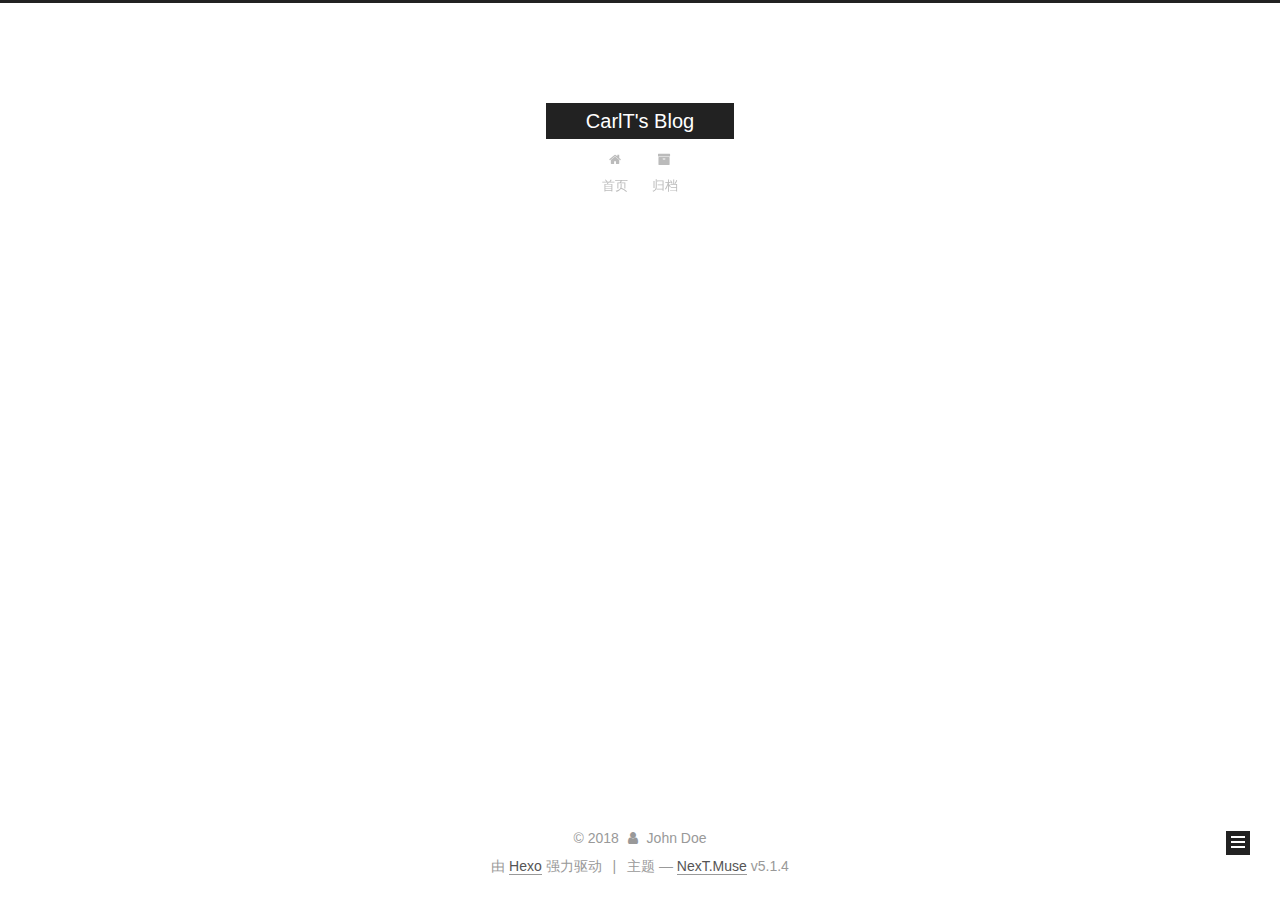
==== commit 889df65d: "Site updated: 2018-12-05 11:30:02" ====
--- a/index.html
+++ b/index.html
@@ -80,12 +80,12 @@
 
 
 <meta property="og:type" content="website">
-<meta property="og:title" content="Hexo">
+<meta property="og:title" content="CarlT&#39;s Blog">
 <meta property="og:url" content="http://yoursite.com/index.html">
-<meta property="og:site_name" content="Hexo">
+<meta property="og:site_name" content="CarlT&#39;s Blog">
 <meta property="og:locale" content="zh-Hans">
 <meta name="twitter:card" content="summary">
-<meta name="twitter:title" content="Hexo">
+<meta name="twitter:title" content="CarlT&#39;s Blog">
 
 
 
@@ -121,7 +121,7 @@
 
 
 
-  <title>Hexo</title>
+  <title>CarlT's Blog</title>
   
 
 
@@ -152,7 +152,7 @@
     <div class="custom-logo-site-title">
       <a href="/" class="brand" rel="start">
         <span class="logo-line-before"><i></i></span>
-        <span class="site-title">Hexo</span>
+        <span class="site-title">CarlT's Blog</span>
         <span class="logo-line-after"><i></i></span>
       </a>
     </div>
@@ -238,7 +238,7 @@
     </span>
 
     <span hidden itemprop="publisher" itemscope="" itemtype="http://schema.org/Organization">
-      <meta itemprop="name" content="Hexo">
+      <meta itemprop="name" content="CarlT's Blog">
     </span>
 
     
@@ -299,7 +299,7 @@
 
       
         
-          <h1 id="机器学习简单knn算法预测男女"><a href="#机器学习简单knn算法预测男女" class="headerlink" title="机器学习简单knn算法预测男女"></a>机器学习简单knn算法预测男女</h1><h2 id="使用sklearn的knn分类器对男女生的身高体重鞋码训练，对性别进行预测"><a href="#使用sklearn的knn分类器对男女生的身高体重鞋码训练，对性别进行预测" class="headerlink" title="使用sklearn的knn分类器对男女生的身高体重鞋码训练，对性别进行预测."></a>使用sklearn的knn分类器对男女生的身高体重鞋码训练，对性别进行预测.
+          <h1 id="机器学习简单knn算法"><a href="#机器学习简单knn算法" class="headerlink" title="机器学习简单knn算法"></a>机器学习简单knn算法</h1><p>使用sklearn的knn分类器对男女生的身高体重鞋码训练，对性别进行预测.
           <!--noindex-->
           <div class="post-button text-center">
             <a class="btn" href="/2018/12/05/knn/#more" rel="contents">
@@ -309,7 +309,7 @@
           <!--/noindex-->
         
       
-    </h2></div>
+    </p></div>
     
     
     
--- a/css/main.css
+++ b/css/main.css
@@ -1822,7 +1822,7 @@
   width: 4px;
   height: 4px;
   border-radius: 50%;
-  background: #91b446;
+  background: #ff87ff;
 }
 .links-of-blogroll {
   font-size: 13px;
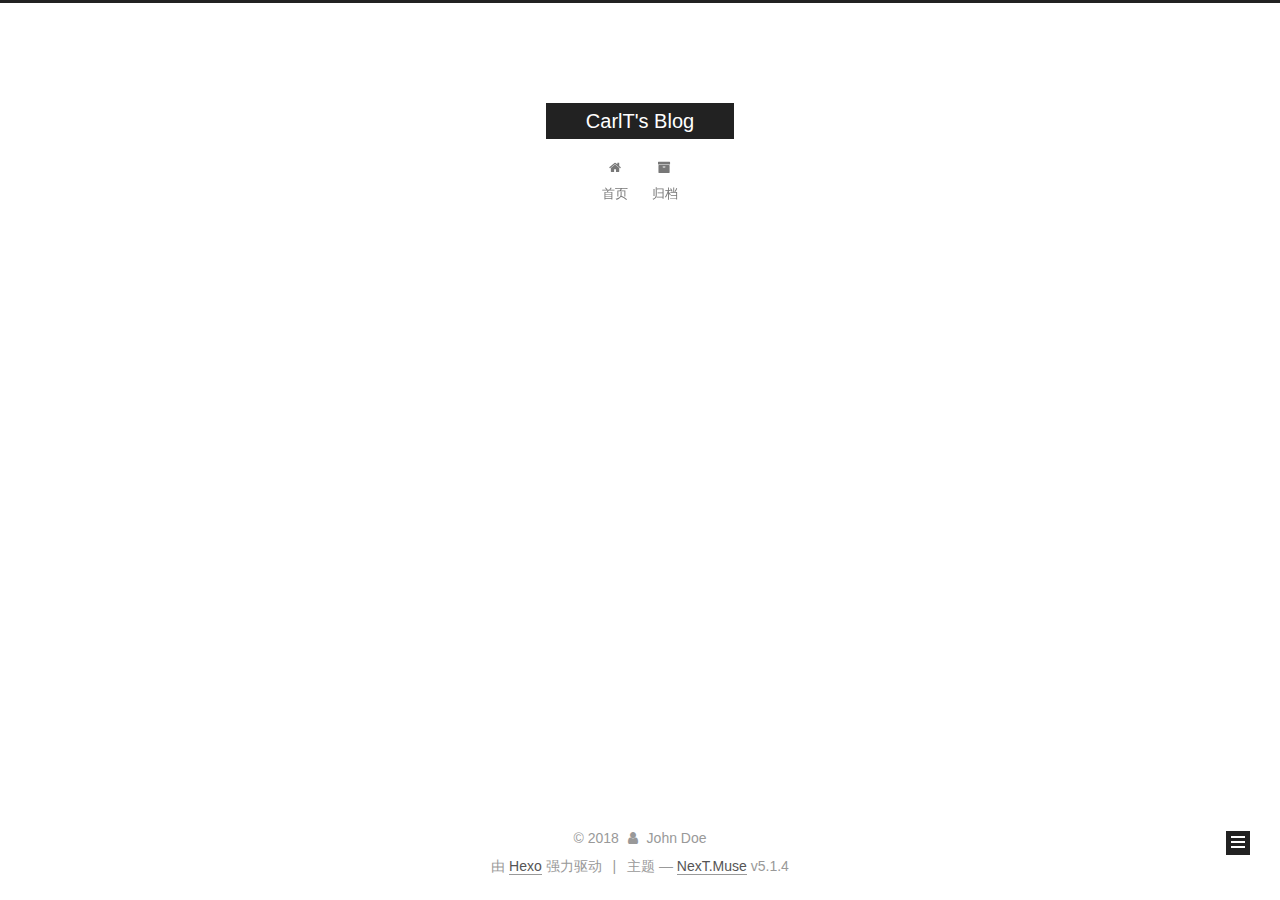
==== commit 6510c95b: "Site updated: 2018-12-05 11:39:34" ====
--- a/index.html
+++ b/index.html
@@ -248,7 +248,7 @@
         
           <h1 class="post-title" itemprop="name headline">
                 
-                <a class="post-title-link" href="/2018/12/05/knn/" itemprop="url">未命名</a></h1>
+                <a class="post-title-link" href="/2018/12/05/knn/" itemprop="url">机器学习简单knn算法</a></h1>
         
 
         <div class="post-meta">
